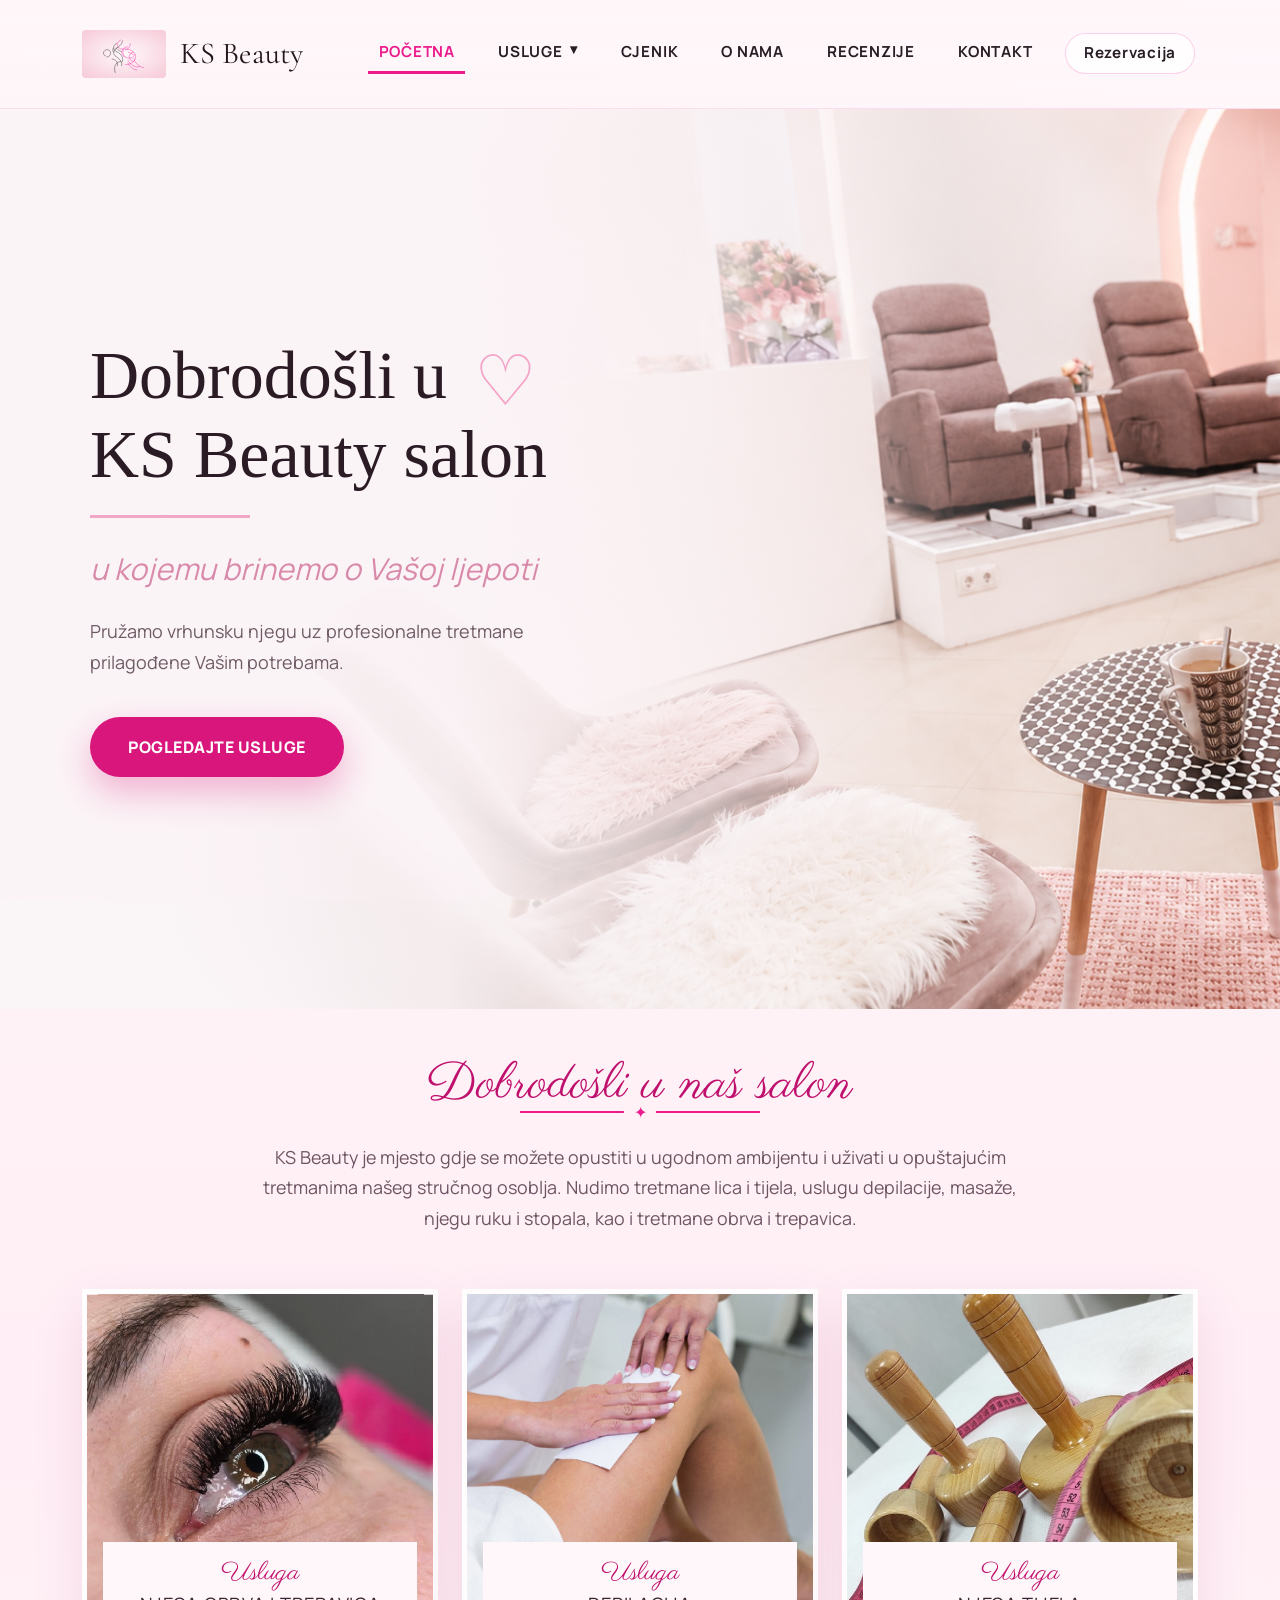
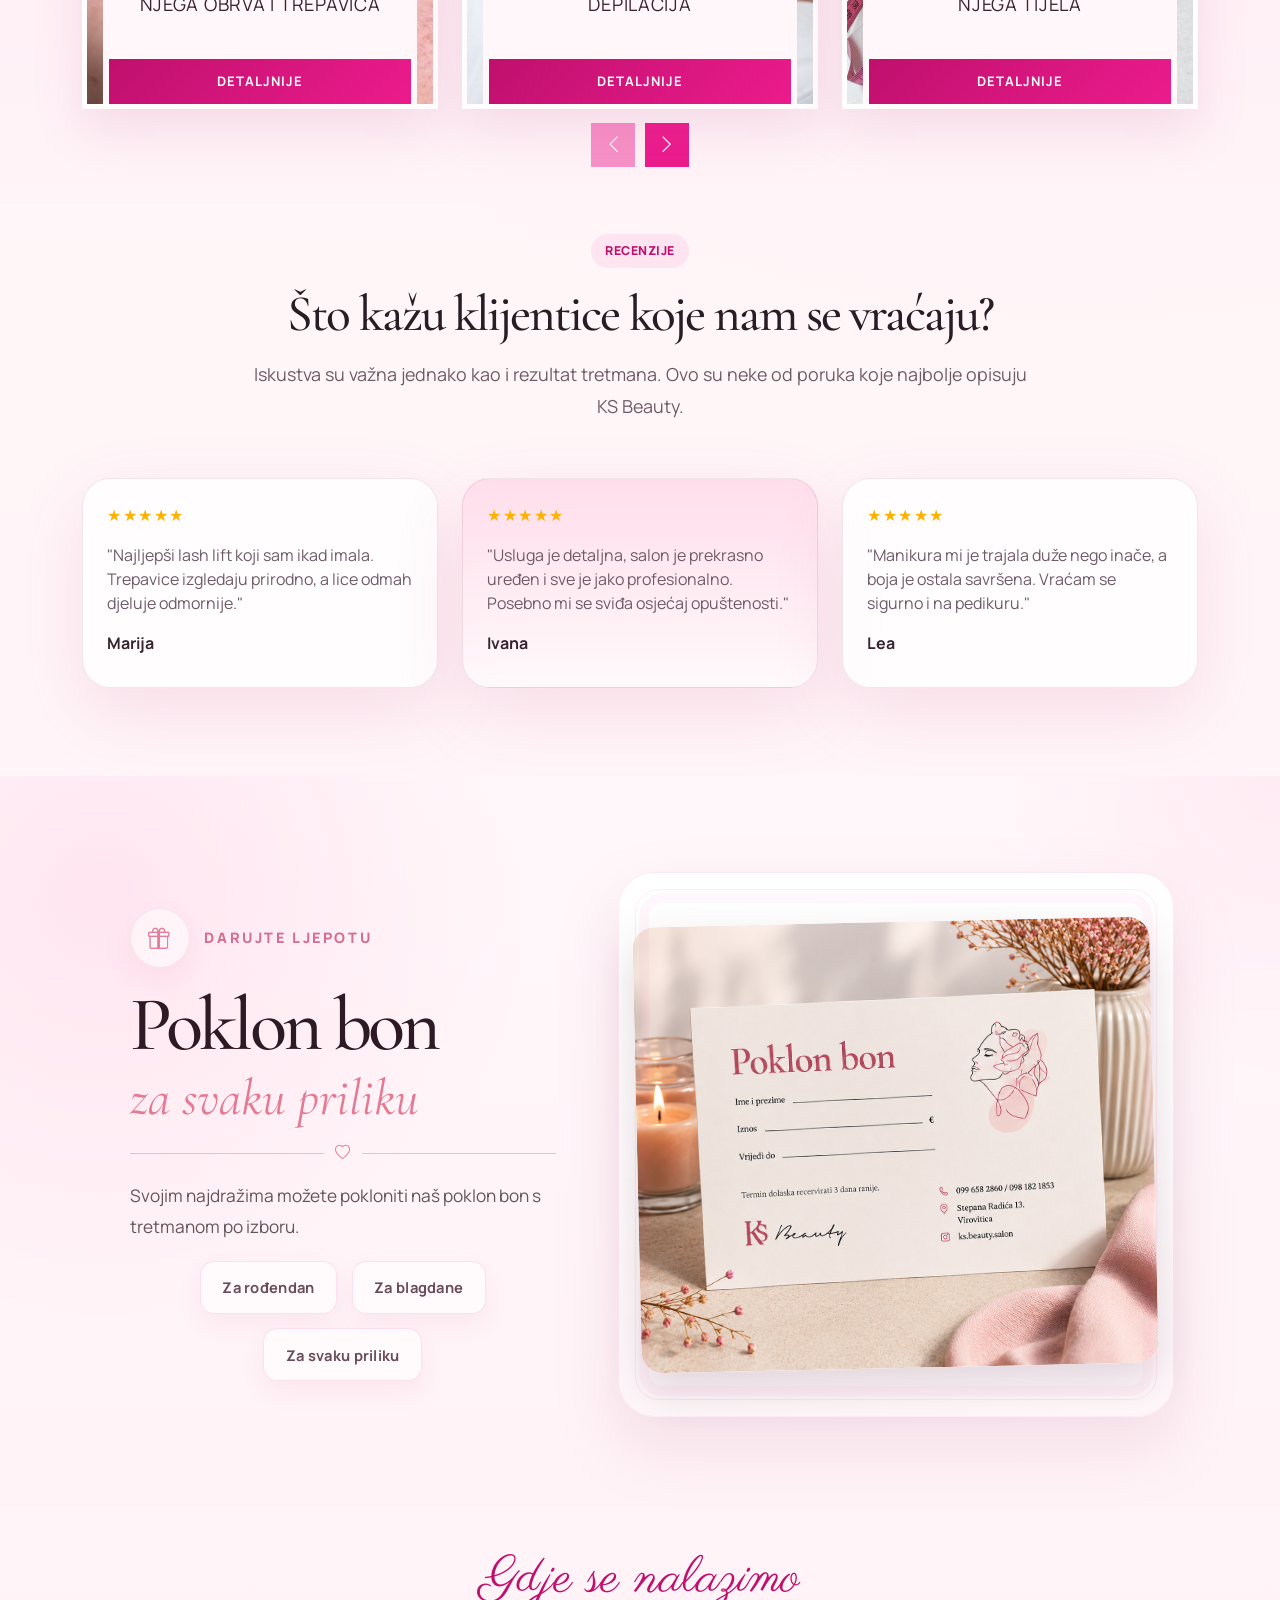
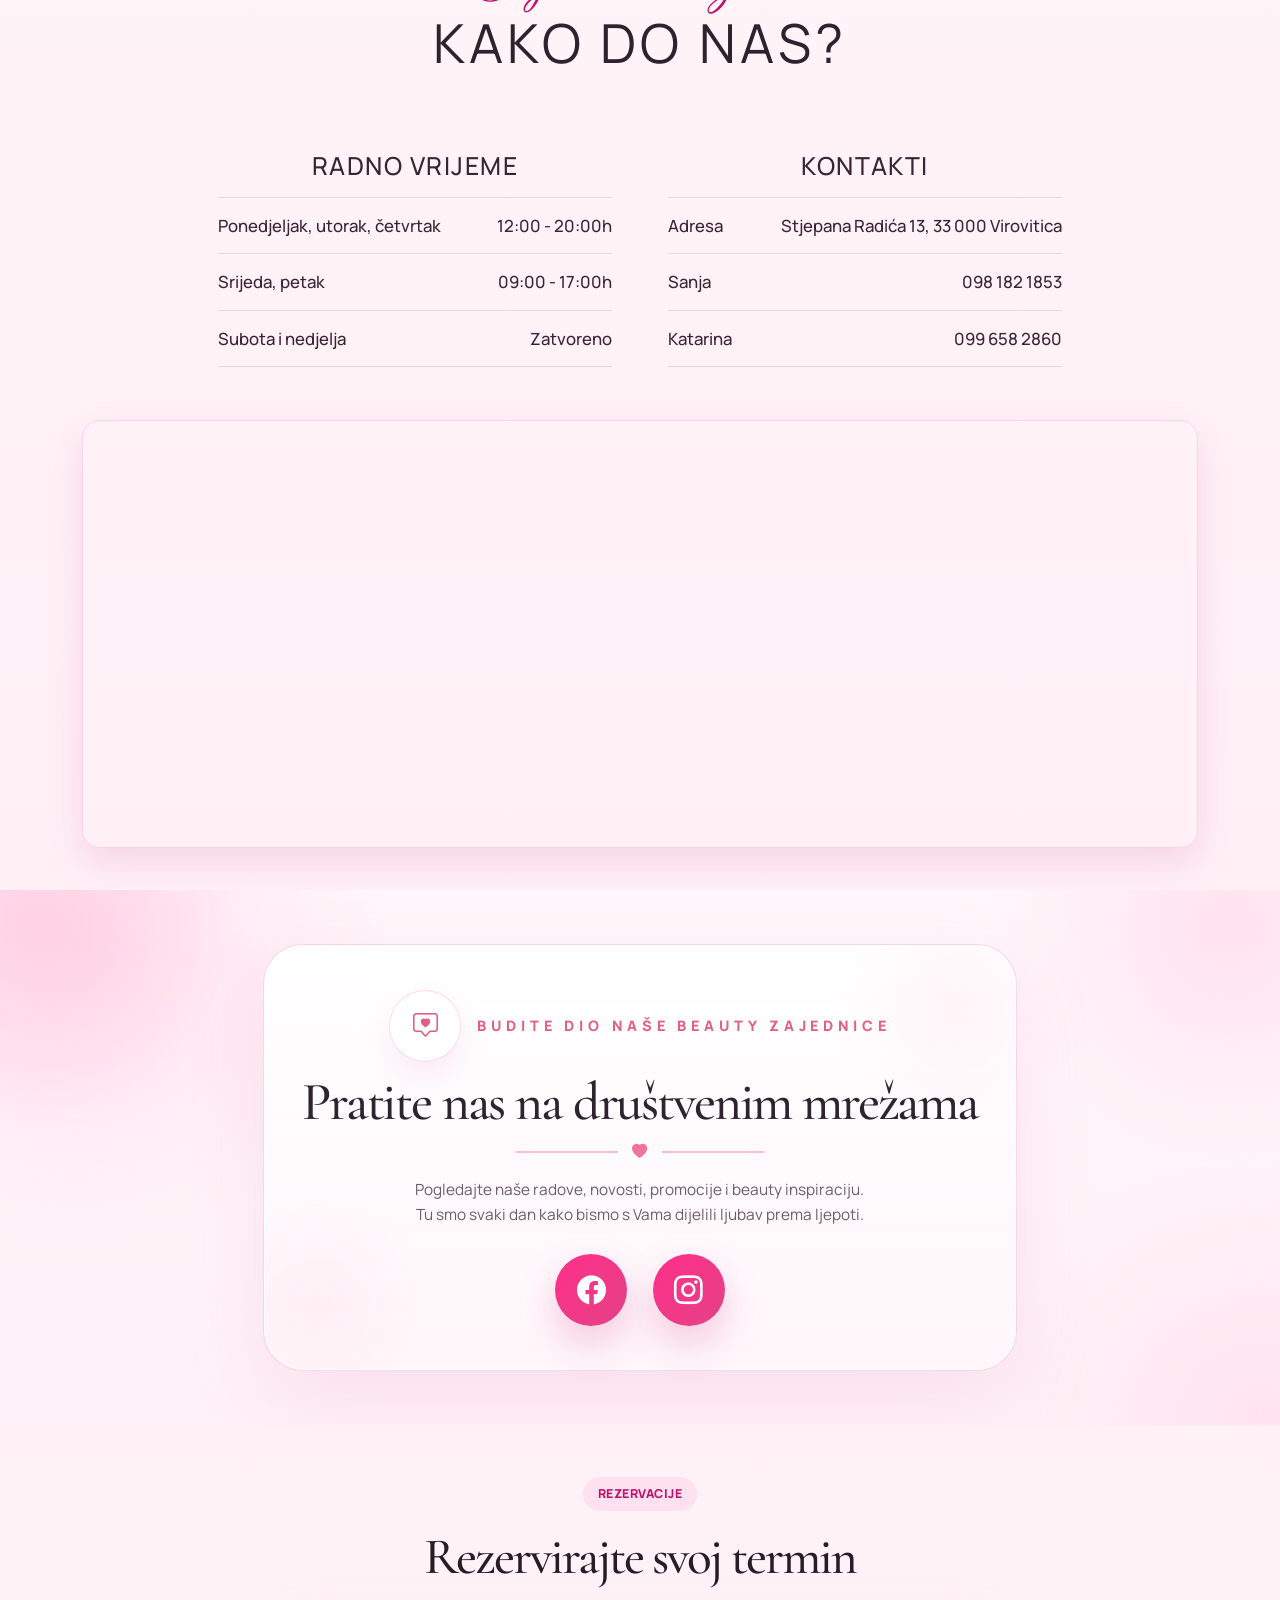
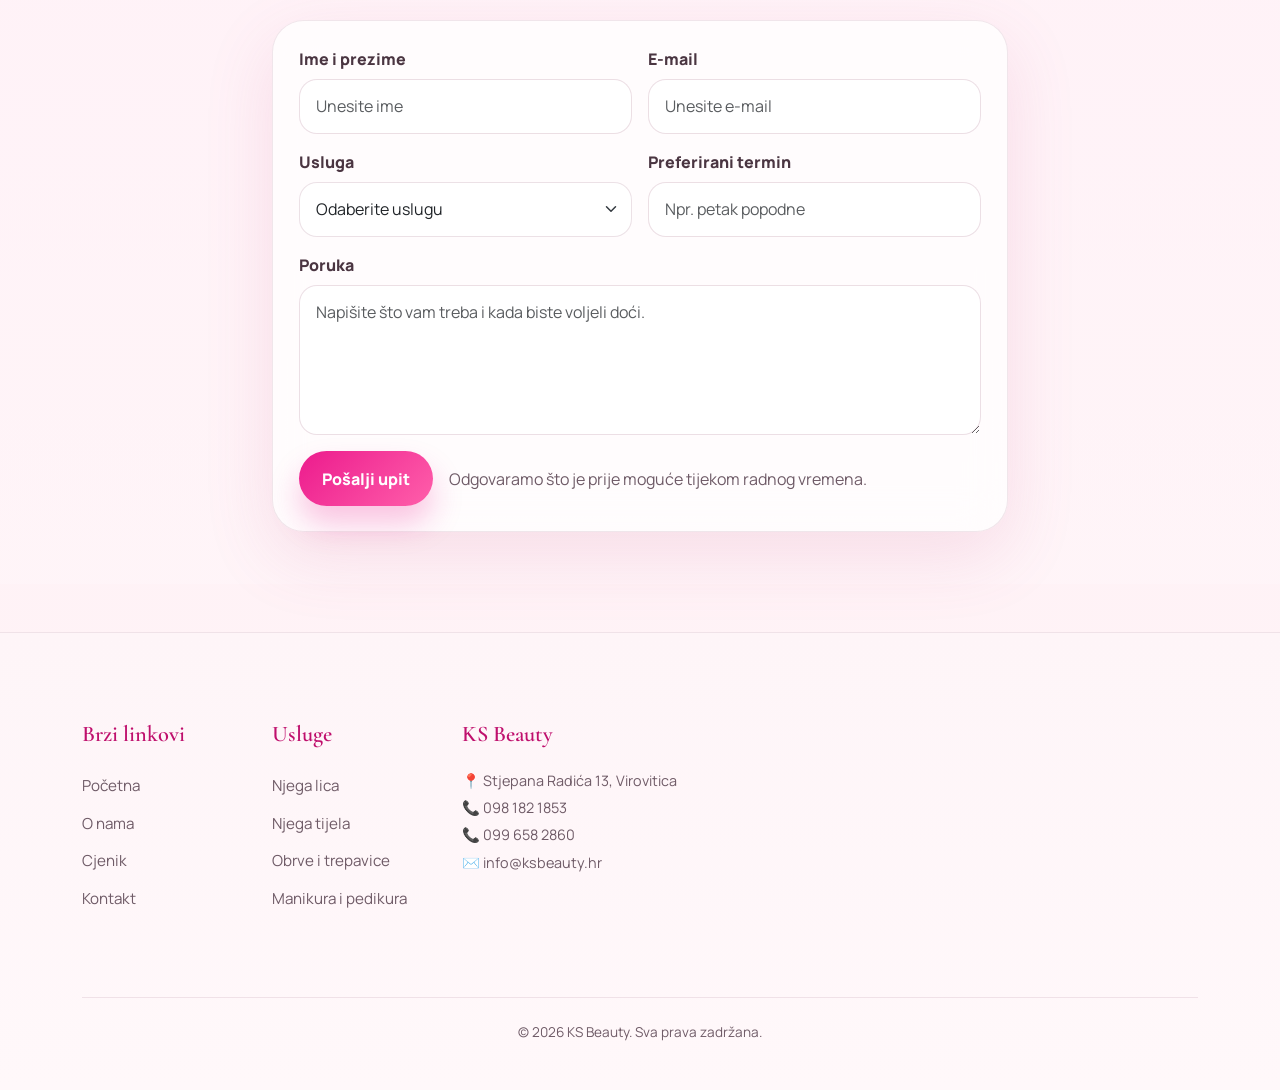
==== index.html @ 100e2e47 "Add files via upload" ====
<!DOCTYPE html>
<html lang="hr">
<head>
  <meta charset="UTF-8" />
  <meta name="viewport" content="width=device-width, initial-scale=1.0" />
  <title>KS Beauty | Kozmetički salon</title>

  <link rel="preconnect" href="https://fonts.googleapis.com">
  <link rel="preconnect" href="https://fonts.gstatic.com" crossorigin>
  <link href="https://fonts.googleapis.com/css2?family=Cormorant+Garamond:wght@500;600;700&family=Manrope:wght@400;500;600;700;800&display=swap" rel="stylesheet">
  <link href="https://fonts.googleapis.com/css2?family=Parisienne&display=swap" rel="stylesheet">
  <link href="https://cdn.jsdelivr.net/npm/bootstrap@5.3.8/dist/css/bootstrap.min.css" rel="stylesheet">
  <script src="https://cdn.jsdelivr.net/npm/bootstrap@5.3.8/dist/js/bootstrap.bundle.min.js"></script>
  <link rel="stylesheet" href="https://cdn.jsdelivr.net/npm/bootstrap-icons@1.13.1/font/bootstrap-icons.min.css">
  <link rel="icon" type="image/svg+xml" href="./ks-beauty-logo.svg">
  <link rel="stylesheet" href="style.css">
</head>
<body>
  <div class="page-shell">
    <header class="site-header">
      <nav class="navbar navbar-expand-lg navbar-dark site-nav">
        <div class="container py-2">
          <a class="navbar-brand brand-lockup" href="#home">
            <img src="./ks-beauty-logo.svg" alt="KS Beauty logo" class="brand-logo">
            <span class="brand-text">KS Beauty</span>
          </a>

          <button class="navbar-toggler" type="button" data-bs-toggle="collapse" data-bs-target="#mainNav" aria-controls="mainNav" aria-expanded="false" aria-label="Toggle navigation">
            <span class="navbar-toggler-icon"></span>
          </button>

          <div class="collapse navbar-collapse" id="mainNav">
            <ul class="navbar-nav ms-auto gap-lg-3 align-items-lg-center">
              <li class="nav-item"><a class="nav-link active" href="#home">Početna</a></li>
              <li class="nav-item dropdown">
                <a class="nav-link dropdown-toggle" href="#tretmani" role="button" data-bs-toggle="dropdown" aria-expanded="false">Usluge</a>
                <ul class="dropdown-menu">
                  <li><a class="dropdown-item" href="njega-lica.html">Njega lica</a></li>
                  <li><a class="dropdown-item" href="njega-tijela.html">Njega tijela</a></li>
                  <li><a class="dropdown-item" href="obrve-trepavice.html">Obrve i trepavice</a></li>
                  <li><a class="dropdown-item" href="manikura-pedikura.html">Manikura</a></li>
                  <li><a class="dropdown-item" href="depilacija.html">Depilacija</a></li>
                </ul>
              </li>
              <li class="nav-item"><a class="nav-link" href="cjenik.html">Cjenik</a></li>
              <li class="nav-item"><a class="nav-link" href="o_nama.html">O nama</a></li>
              <li class="nav-item"><a class="nav-link" href="index.html#recenzije">Recenzije</a></li>
              <li class="nav-item"><a class="nav-link" href="index.html#kontakt">Kontakt</a></li>
              <li class="nav-item"><a class="nav-link nav-cta" href="index.html#rezervacije">Rezervacija</a></li>
            </ul>
          </div>
        </div>
      </nav>
    </header>

    <main>
      <section class="hero">
        <div class="hero-content">
          <h1>Dobrodošli u <span class="heart">♡</span><br>KS Beauty salon</h1>

          <div class="hero-line"></div>

          <p class="hero-subtitle">u kojemu brinemo o Vašoj ljepoti</p>

          <p class="hero-text">
            Pružamo vrhunsku njegu uz profesionalne tretmane<br>
            prilagođene Vašim potrebama.
          </p>

          <a href="#tretmani" class="hero-btn">POGLEDAJTE USLUGE</a>
        </div>
      </section>

      <section id="tretmani" class="services-showcase section-soft">
        <div class="container">
          <div class="services-intro text-center mx-auto">
            <p class="services-script">Dobrodošli u naš salon</p>
            <div class="services-divider"><span></span></div>
            <p class="services-description">KS Beauty je mjesto gdje se možete opustiti u ugodnom ambijentu i uživati u opuštajućim tretmanima našeg stručnog osoblja. Nudimo tretmane lica i tijela, uslugu depilacije, masaže, njegu ruku i stopala, kao i tretmane obrva i trepavica.</p>
          </div>

          <div id="servicesSlider" class="row g-4 services-cards">
            <div class="col-md-6 col-xl-4 service-slide">
              <article class="service-feature-card">
                <div class="service-feature-image" style="background-image: url('./trep1.png');"></div>
                <div class="service-feature-content">
                  <p class="service-feature-script">Usluga</p>
                  <h3>NJEGA OBRVA I TREPAVICA</h3>
                  <a href="obrve-trepavice.html" class="service-feature-btn">Detaljnije</a>
                </div>
              </article>
            </div>
            <div class="col-md-6 col-xl-4 service-slide">
              <article class="service-feature-card">
                <div class="service-feature-image" style="background-image: url('./depilacija.jpg');"></div>
                <div class="service-feature-content">
                  <p class="service-feature-script">Usluga</p>
                  <h3>DEPILACIJA</h3>
                  <a href="depilacija.html" class="service-feature-btn">Detaljnije</a>
                </div>
              </article>
            </div>
            <div class="col-md-6 col-xl-4 service-slide">
              <article class="service-feature-card">
                <div class="service-feature-image" style="background-image: url('./tijelo.jpg');"></div>
                <div class="service-feature-content">
                  <p class="service-feature-script">Usluga</p>
                  <h3>NJEGA TIJELA</h3>
                  <a href="njega-tijela.html" class="service-feature-btn">Detaljnije</a>
                </div>
              </article>
            </div>
            <div class="col-md-6 col-xl-4 service-slide">
              <article class="service-feature-card">
                <div class="service-feature-image" style="background-image: url('./lice.jpg');"></div>
                <div class="service-feature-content">
                  <p class="service-feature-script">Usluga</p>
                  <h3>NJEGA LICA</h3>
                  <a href="njega-lica.html" class="service-feature-btn">Detaljnije</a>
                </div>
              </article>
            </div>
            <div class="col-md-6 col-xl-4 service-slide">
              <article class="service-feature-card">
                <div class="service-feature-image" style="background-image: url('./nokti.jpg');"></div>
                <div class="service-feature-content">
                  <p class="service-feature-script">Usluga</p>
                  <h3>MANIKURA</h3>
                  <a href="manikura-pedikura.html" class="service-feature-btn">Detaljnije</a>
                </div>
              </article>
            </div>
          <div class="services-nav-arrows">
            <button id="servicesPrev" type="button" aria-label="Prikaži prethodne usluge"><i class="bi bi-chevron-left"></i></button>
            <button id="servicesNext" type="button" aria-label="Prikaži sljedeće usluge"><i class="bi bi-chevron-right"></i></button>
          </div>
        </div>
      </section>


      <section id="recenzije" class="content-section">
        <div class="container">
          <div class="section-heading text-center mx-auto">
            <span class="section-label">Recenzije</span>
            <h2>Što kažu klijentice koje nam se vraćaju?</h2>
            <p class="services-description">Iskustva su važna jednako kao i rezultat tretmana. Ovo su neke od poruka koje najbolje opisuju KS Beauty.</p>
          </div>

          <div class="row g-4 mt-1">
            <div class="col-md-4">
              <article class="review-card">
                <div class="review-stars">★★★★★</div>
                <p>"Najljepši lash lift koji sam ikad imala. Trepavice izgledaju prirodno, a lice odmah djeluje odmornije."</p>
                <strong>Marija</strong>
              </article>
            </div>
            <div class="col-md-4">
              <article class="review-card review-card-featured">
                <div class="review-stars">★★★★★</div>
                <p>"Usluga je detaljna, salon je prekrasno uređen i sve je jako profesionalno. Posebno mi se sviđa osjećaj opuštenosti."</p>
                <strong>Ivana</strong>
              </article>
            </div>
            <div class="col-md-4">
              <article class="review-card">
                <div class="review-stars">★★★★★</div>
                <p>"Manikura mi je trajala duže nego inače, a boja je ostala savršena. Vraćam se sigurno i na pedikuru."</p>
                <strong>Lea</strong>
              </article>
            </div>
          </div>
        </div>
      </section>

      <section id="poklon-bon" class="gift-section">
        <div class="container">
          <div class="gift-layout">
            <div class="gift-copy">
              <div class="gift-kicker">
                <span class="gift-kicker-icon"><i class="bi bi-gift"></i></span>
                <span>DARUJTE LJEPOTU</span>
              </div>

              <h2 class="gift-title">Poklon bon</h2>
              <p class="gift-hero-script">za svaku priliku</p>

              <div class="gift-divider"><span></span><i class="bi bi-heart"></i><span></span></div>

              <p class="gift-text">Svojim najdražima možete pokloniti naš poklon bon s tretmanom po izboru.</p>

              <div class="gift-meta">
                <span>Za rođendan</span>
                <span>Za blagdane</span>
                <span>Za svaku priliku</span>
              </div>
            </div>

            <div class="gift-visual" aria-hidden="true">
              <img src="./poklon bon.png" alt="Poklon bon KS Beauty" class="gift-voucher-image">
            </div>
          </div>
        </div>
      </section>

      <section id="kontakt" class="content-section section-soft contact-location-section">
        <div class="container">
          <div class="contact-location-heading text-center">
            <p class="services-script">Gdje se nalazimo</p>
            <h2>KAKO DO NAS?</h2>
          </div>

          <div class="row g-4 justify-content-center contact-location-info text-center">
            <div class="col-md-10 col-lg-5">
              <article class="contact-location-card">
                <h3>RADNO VRIJEME</h3>
                <div class="working-hours-list">
                  <div class="working-hours-row">
                    <span>Ponedjeljak, utorak, četvrtak</span>
                    <strong>12:00 - 20:00h</strong>
                  </div>
                  <div class="working-hours-row">
                    <span>Srijeda, petak</span>
                    <strong>09:00 - 17:00h</strong>
                  </div>
                  <div class="working-hours-row">
                    <span>Subota i nedjelja</span>
                    <strong>Zatvoreno</strong>
                  </div>
                </div>
              </article>
            </div>
            <div class="col-md-10 col-lg-5">
              <article class="contact-location-card">
                <h3>KONTAKTI</h3>
                <div class="contact-info-list">
                  <div class="contact-info-row">
                    <span>Adresa</span>
                    <strong>Stjepana Radića 13, 33 000 Virovitica</strong>
                  </div>
                  <div class="contact-info-row">
                    <span>Sanja </span>
                    <strong>098 182 1853</strong>
                  </div>
                  <div class="contact-info-row">
                    <span>Katarina </span>
                    <strong>099 658 2860</strong>
                  </div>
                </div>
              </article>
            </div>
          </div>

          <div class="contact-location-map-wrap">
            <iframe
              class="contact-location-map"
              src="https://www.google.com/maps?q=Stjepana+Radi%C4%87a+13,+Virovitica&output=embed"
              loading="lazy"
              referrerpolicy="no-referrer-when-downgrade"
              title="Lokacija salona KS Beauty">
            </iframe>
          </div>
        </div>
      </section>

<section class="social-section">
  <div class="social-card">
    <div class="social-badge">
      <span class="social-badge-icon"><i class="bi bi-chat-square-heart"></i></span>
      <span class="social-label">Budite dio naše beauty zajednice</span>
    </div>

    <h2>Pratite nas na društvenim mrežama</h2>

    <div class="social-divider"><span></span><i class="bi bi-heart-fill"></i><span></span></div>

    <p>
      Pogledajte naše radove, novosti, promocije i beauty inspiraciju.<br>
      Tu smo svaki dan kako bismo s Vama dijelili ljubav prema ljepoti.
    </p>

    <div class="social-icons">
      <a href="https://www.facebook.com/profile.php?id=100086576379994&sk=photos&locale=hr_HR" aria-label="Facebook"><i class="bi bi-facebook"></i></a>
      <a href="https://www.instagram.com/ksbeauty_vtc/" aria-label="Instagram"><i class="bi bi-instagram"></i></a>
    </div>
  </div>
</section>

      <section id="rezervacije" class="content-section section-soft reservation-section">
        <div class="container">
          <div class="section-heading text-center mx-auto">
            <span class="section-label">Rezervacije</span>
            <h2>Rezervirajte svoj termin</h2>
          </div>

          <div class="row justify-content-center">
            <div class="col-lg-9 col-xl-8">
              <form action="https://formspree.io/f/xgoqaeod" method="POST" class="booking-form reservation-form">
                <input type="hidden" name="_next" value="thank-you.html">
                <input type="hidden" name="_subject" value="Nova rezervacija sa weba">
                <div class="row g-3">
                  <div class="col-md-6">
                    <label class="form-label">Ime i prezime</label>
                    <input type="text" name="name" class="form-control" placeholder="Unesite ime">
                  </div>
                  <div class="col-md-6">
                    <label class="form-label">E-mail</label>
                    <input type="email" name="_replyto" class="form-control" placeholder="Unesite e-mail">
                  </div>
                  <div class="col-md-6">
                    <label class="form-label">Usluga</label>
                    <select name="service" class="form-select">
                      <option>Odaberite uslugu</option>
                      <option>Njega lica</option>
                      <option>Njega tijela</option>
                      <option>Obrve i trepavice</option>
                      <option>Depilacija</option>
                      <option>Manikura</option>
                    </select>
                  </div>
                  <div class="col-md-6">
                    <label class="form-label">Preferirani termin</label>
                    <input type="text" name="preferred" class="form-control" placeholder="Npr. petak popodne">
                  </div>
                  <div class="col-12">
                    <label class="form-label">Poruka</label>
                    <textarea name="message" class="form-control" rows="5" placeholder="Napišite što vam treba i kada biste voljeli doći."></textarea>
                  </div>
                  <div class="col-12 d-flex flex-wrap gap-3 align-items-center justify-content-center justify-content-md-start">
                    <button type="submit" class="btn btn-pink">Pošalji upit</button>
                    <span class="form-hint">Odgovaramo što je prije moguće tijekom radnog vremena.</span>
                  </div>
                </div>
              </form>
            </div>
          </div>
        </div>
      </section>
    </main>

      <footer class="site-footer mt-5">
        <div class="container">
          <div class="row g-4 py-5 footer-content">
            <div class="col-md-3 col-lg-2">
              <h5 class="footer-title">Brzi linkovi</h5>
              <ul class="footer-list">
                <li><a href="index.html">Početna</a></li>
                <li><a href="o_nama.html">O nama</a></li>
                <li><a href="cjenik.html">Cjenik</a></li>
                <li><a href="index.html#kontakt">Kontakt</a></li>
              </ul>
            </div>
            <div class="col-md-3 col-lg-2">
              <h5 class="footer-title">Usluge</h5>
              <ul class="footer-list">
                <li><a href="njega-lica.html">Njega lica</a></li>
                <li><a href="njega-tijela.html">Njega tijela</a></li>
                <li><a href="obrve-trepavice.html">Obrve i trepavice</a></li>
                <li><a href="manikura-pedikura.html">Manikura i pedikura</a></li>
              </ul>
            </div>
            <div class="col-md-6 col-lg-6">
              <h5 class="footer-title">KS Beauty</h5>
              <p class="footer-contact">
                📍 Stjepana Radića 13, Virovitica<br>
                📞 098 182 1853<br>
                📞 099 658 2860<br>
                ✉️ info@ksbeauty.hr
              </p>
            </div>
          </div>
          <div class="footer-bottom">
            <p>&copy; 2026 KS Beauty. Sva prava zadržana.</p>
          </div>
        </div>
      </footer>
  </div>
  <script>
    document.addEventListener('DOMContentLoaded', function () {
      const slider = document.getElementById('servicesSlider');
      const prevBtn = document.getElementById('servicesPrev');
      const nextBtn = document.getElementById('servicesNext');

      if (!slider || !prevBtn || !nextBtn) {
        return;
      }

      const slides = Array.from(slider.querySelectorAll('.service-slide'));
      let startIndex = 0;

      function getVisibleCount() {
        if (window.innerWidth >= 1200) return 3;
        if (window.innerWidth >= 768) return 2;
        return 1;
      }

      function renderSlides() {
        const visibleCount = getVisibleCount();
        const maxStart = Math.max(0, slides.length - visibleCount);

        if (startIndex > maxStart) {
          startIndex = maxStart;
        }

        slides.forEach(function (slide, index) {
          slide.style.display = index >= startIndex && index < startIndex + visibleCount ? '' : 'none';
        });

        prevBtn.disabled = startIndex === 0;
        nextBtn.disabled = startIndex >= maxStart;
      }

      prevBtn.addEventListener('click', function () {
        startIndex = Math.max(0, startIndex - getVisibleCount());
        renderSlides();
      });

      nextBtn.addEventListener('click', function () {
        const visibleCount = getVisibleCount();
        const maxStart = Math.max(0, slides.length - visibleCount);
        startIndex = Math.min(maxStart, startIndex + visibleCount);
        renderSlides();
      });

      window.addEventListener('resize', renderSlides);
      renderSlides();
    });
  </script>
</body>
</html>
---- style.css ----
:root {
  --bg: #fff6f8;
  --bg-soft: #fff0f4;
  --surface: rgba(255, 255, 255, 0.74);
  --surface-strong: #ffffff;
  --text: #281d25;
  --muted: #6f5b67;
  --pink: #ec1b8d;
  --pink-dark: #bf106d;
  --pink-soft: #ffd5e8;
  --rose: #f7bdd2;
  --line: rgba(135, 70, 103, 0.12);
  --shadow: 0 24px 70px rgba(197, 80, 135, 0.14);
}

* {
  box-sizing: border-box;
}

html {
  scroll-behavior: smooth;
}

body {
  margin: 0;
  font-family: "Manrope", sans-serif;
  color: var(--text);
  background:
    radial-gradient(circle at top left, rgba(255, 193, 214, 0.55), transparent 28%),
    radial-gradient(circle at 85% 12%, rgba(255, 226, 237, 0.85), transparent 24%),
    linear-gradient(180deg, #fff9fb 0%, #fff5f8 45%, #fff2f6 100%);
}

h1,
h2,
h3,
.brand-text {
  font-family: "Cormorant Garamond", serif;
}

a {
  color: inherit;
}

.page-shell {
  overflow: visible;
}

.site-header {
  position: sticky;
  top: 0;
  z-index: 1030;
  backdrop-filter: blur(20px);
  background: linear-gradient(180deg, rgba(255, 247, 250, 0.96), rgba(255, 247, 250, 0.92));
  border-bottom: 1px solid rgba(236, 27, 141, 0.12);
  padding: 0.55rem 0;
}

/* Compact header for About page to match other pages' visual scale */
.page-about .site-header {
  padding: 0.25rem 0;
}

/* Further compact navigation only for About page */
.page-about .site-nav .navbar-nav .nav-link {
  font-size: 0.84rem;
  padding: 0.28rem 0.5rem 0.42rem;
  letter-spacing: 0.03em;
}

.page-about .site-nav .navbar-nav .nav-link::after {
  height: 2px;
}

.page-about .brand-logo {
  width: 64px;
  height: 38px;
}

.page-about .brand-text {
  font-size: 1.5rem;
}

.page-about .nav-cta {
  padding: 0.32rem 0.9rem !important;
  font-size: 0.9rem;
}

.page-about .site-nav .container {
  padding-top: 0.08rem;
  padding-bottom: 0.08rem;
}

.site-nav .navbar-nav .nav-link {
  color: #281d25;
  font-weight: 700;
  font-size: 0.95rem;
  letter-spacing: 0.05em;
  text-transform: uppercase;
  padding: 0.45rem 0.65rem 0.6rem;
  position: relative;
  transition: color 0.28s ease;
  margin: 0 0.2rem;
}

.site-nav .navbar-nav .nav-link::after {
  content: '';
  position: absolute;
  bottom: 0;
  left: 0;
  right: 0;
  height: 3px;
  background: var(--pink);
  transform: scaleX(0);
  transform-origin: left;
  transition: transform 0.4s cubic-bezier(0.34, 1.56, 0.64, 1);
}

.site-nav .navbar-nav .nav-link:hover::after,
.site-nav .navbar-nav .nav-link.active::after {
  transform: scaleX(1);
}

.site-nav .navbar-nav .nav-link:hover,
.site-nav .navbar-nav .nav-link.active {
  color: var(--pink);
}

.site-nav .navbar-nav .dropdown-toggle::after {
  content: "▾";
  position: static !important;
  margin-left: 0.45rem;
  border: 0;
  transform: none !important;
  display: inline-block;
  padding: 0;
  background: none;
  height: auto;
  width: auto;
  font-size: 0.92em;
  line-height: 1;
}

.site-nav .navbar-toggler {
  border-color: rgba(194, 24, 114, 0.35);
}

.site-nav .navbar-toggler-icon {
  background-image: url("data:image/svg+xml,%3csvg xmlns='http://www.w3.org/2000/svg' viewBox='0 0 30 30'%3e%3cpath stroke='rgb(194, 24, 114)' stroke-linecap='round' stroke-miterlimit='10' stroke-width='2.4' d='M4 7h22M4 15h22M4 23h22'/%3e%3c/svg%3e");
}

.site-nav .navbar-toggler:focus {
  box-shadow: 0 0 0 0.2rem rgba(194, 24, 114, 0.18);
}

.navbar-nav .dropdown-menu {
  background: linear-gradient(180deg, rgba(255, 247, 250, 0.98), rgba(255, 245, 248, 0.96));
  border: 1px solid rgba(236, 27, 141, 0.15);
  border-radius: 12px;
  box-shadow: 0 12px 32px rgba(197, 80, 135, 0.12);
  padding: 0.6rem 0;
  animation: dropdownSlide 0.28s cubic-bezier(0.34, 1.56, 0.64, 1);
}

@keyframes dropdownSlide {
  from {
    opacity: 0;
    transform: translateY(-8px);
  }
  to {
    opacity: 1;
    transform: translateY(0);
  }
}

.navbar-nav .dropdown-menu .dropdown-item {
  color: #281d25;
  font-weight: 600;
  padding: 0.75rem 1.5rem;
  font-size: 0.9rem;
  letter-spacing: 0.02em;
  transition: all 0.25s ease;
}

.navbar-nav .dropdown-menu .dropdown-item:hover {
  background: rgba(236, 27, 141, 0.08);
  color: var(--pink);
  padding-left: 1.8rem;
}

.navbar-nav .dropdown-menu .dropdown-item.active {
  background: rgba(236, 27, 141, 0.12);
  color: var(--pink);
}

.brand-lockup {
  display: inline-flex;
  align-items: center;
  gap: 0.85rem;
  text-decoration: none;
}

.brand-logo,
.hero-logo,
.about-logo {
  display: block;
  object-fit: contain;
}

.brand-logo {
  width: 84px;
  height: 48px;
}

.brand-text {
  font-size: 1.9rem;
  letter-spacing: 0.2px;
  color: #22151c;
}

.nav-cta {
  border: 1px solid rgba(236, 27, 141, 0.2);
  border-radius: 999px;
  background: rgba(255, 255, 255, 0.82);
  text-transform: none !important;
  text-transform: capitalize;
  padding: 0.5rem 1.1rem !important;
  transition: all 0.28s ease;
}

.nav-cta::after {
  display: none !important;
}

.nav-cta:hover {
  background: linear-gradient(135deg, var(--pink), #ff5faa);
  color: #fff !important;
  border-color: var(--pink);
  transform: translateY(-2px);
  box-shadow: 0 8px 20px rgba(236, 27, 141, 0.25);
}

.hero-section {
  position: relative;
  padding: 7rem 0 5rem;
  background: 
    radial-gradient(ellipse at 80% -10%, rgba(255, 200, 220, 0.4), transparent 40%),
    radial-gradient(ellipse at 10% 110%, rgba(236, 27, 141, 0.12), transparent 45%),
    radial-gradient(ellipse at 50% 50%, rgba(255, 240, 245, 0.8), transparent 50%),
    linear-gradient(135deg, #fef5f8 0%, #fffbfd 25%, #fff8fa 50%, #fff5f9 75%, #fff2f7 100%);
  background-attachment: fixed;
  overflow: hidden;
}

.hero-section::before {
  content: '';
  position: absolute;
  inset: 0;
  background-image: 
    radial-gradient(circle at 15% 25%, rgba(255, 221, 236, 0.15) 0%, transparent 25%),
    radial-gradient(circle at 85% 70%, rgba(236, 27, 141, 0.08) 0%, transparent 30%),
    radial-gradient(circle at 25% 85%, rgba(255, 189, 214, 0.1) 0%, transparent 28%);
  pointer-events: none;
  opacity: 0.6;
}

.hero-orb {
  position: absolute;
  border-radius: 50%;
  filter: blur(12px);
  pointer-events: none;
}

.hero-orb-one {
  width: 380px;
  height: 380px;
  top: -60px;
  left: -140px;
  background: radial-gradient(circle, rgba(255, 189, 214, 0.45), transparent 65%);
}

.hero-orb-two {
  width: 420px;
  height: 420px;
  right: -150px;
  bottom: -80px;
  background: radial-gradient(circle, rgba(236, 27, 141, 0.25), transparent 68%);
}

.hero-badge,
.section-label,
.about-pill {
  display: inline-flex;
  align-items: center;
  gap: 0.35rem;
  border-radius: 999px;
  padding: 0.5rem 0.9rem;
  background: rgba(236, 27, 141, 0.08);
  color: var(--pink-dark);
  font-weight: 800;
  letter-spacing: 0.04em;
  text-transform: uppercase;
  font-size: 0.77rem;
}

/* Nova Hero Sekcija - Elegantna s Background Slikom */
.hero-section-new {
  position: relative;
  min-height: 600px;
  display: flex;
  align-items: center;
  justify-content: center;
  overflow: hidden;
  background:
    radial-gradient(circle at 6% 8%, rgba(255, 206, 226, 0.44), transparent 22%),
    radial-gradient(circle at 96% 4%, rgba(255, 198, 220, 0.32), transparent 16%),
    linear-gradient(180deg, #fff7fb 0%, #fff1f7 100%);
  padding: 60px 22px;
}

.hero-layout {
  width: 100%;
  max-width: 1440px;
  display: grid;
  grid-template-columns: 1fr 1fr;
  gap: 3rem;
  align-items: center;
  margin: 0 auto;
  animation: fadeInUp 0.8s cubic-bezier(0.34, 1.56, 0.64, 1) forwards;
}

@keyframes fadeInUp {
  from {
    opacity: 0;
    transform: translateY(30px);
  }
  to {
    opacity: 1;
    transform: translateY(0);
  }
}

.hero-copy {
  text-align: left;
}

.hero-welcome-title {
  font-size: clamp(2.8rem, 4.8vw, 4.2rem);
  font-family: "Cormorant Garamond", serif;
  font-weight: 700;
  letter-spacing: -0.03em;
  margin: 0 0 1.2rem;
  line-height: 1.1;
  color: #2d2430;
}

.hero-heart {
  display: inline-block;
  margin: 0 0.6rem;
  font-size: 0.95em;
}

.hero-welcome-subtitle {
  font-size: clamp(1.1rem, 1.8vw, 1.35rem);
  font-weight: 500;
  letter-spacing: 0.02em;
  margin: 0 0 1rem;
  color: #e16087;
  font-style: italic;
}

.hero-description {
  font-size: clamp(0.95rem, 1.3vw, 1.1rem);
  line-height: 1.75;
  color: #6f5b66;
  margin: 0 0 2.2rem;
  max-width: 540px;
}

.hero-visual {
  position: relative;
  display: flex;
  justify-content: center;
  align-items: center;
  animation: slideInRight 0.8s cubic-bezier(0.34, 1.56, 0.64, 1) forwards;
}

@keyframes slideInRight {
  from {
    opacity: 0;
    transform: translateX(40px);
  }
  to {
    opacity: 1;
    transform: translateX(0);
  }
}

.hero-image {
  width: 100%;
  height: auto;
  border-radius: 24px;
  box-shadow: 0 28px 80px rgba(214, 113, 158, 0.16);
  object-fit: cover;
  display: block;
}

@media (max-width: 991.98px) {
  .hero-section-new {
    padding: 50px 18px;
    min-height: auto;
  }

  .hero-layout {
    grid-template-columns: 1fr;
    gap: 2.5rem;
  }

  .hero-copy {
    text-align: center;
    order: 2;
  }

  .hero-visual {
    order: 1;
  }

  .hero-welcome-title {
    font-size: clamp(2.2rem, 7vw, 3.2rem);
  }

  .hero-welcome-subtitle {
    font-size: clamp(0.95rem, 5vw, 1.15rem);
  }

  .hero-description {
    font-size: clamp(0.88rem, 2.5vw, 1rem);
    margin-left: auto;
    margin-right: auto;
  }
}

@media (max-width: 575.98px) {
  .hero-section-new {
    padding: 40px 14px;
  }

  .hero-layout {
    gap: 2rem;
  }

  .hero-welcome-title {
    font-size: clamp(1.8rem, 8vw, 2.6rem);
    margin-bottom: 0.8rem;
  }

  .hero-welcome-subtitle {
    font-size: clamp(0.85rem, 3vw, 1rem);
    margin-bottom: 0.8rem;
  }

  .hero-description {
    font-size: 0.9rem;
    margin-bottom: 1.8rem;
  }
}

.btn-gold {
  display: inline-block;
  padding: 0.95rem 2rem;
  border-radius: 999px;
  background: linear-gradient(135deg, var(--pink-dark) 0%, var(--pink) 100%);
  color: #ffffff;
  font-weight: 800;
  text-decoration: none;
  letter-spacing: 0.08em;
  text-transform: uppercase;
  font-size: 0.85rem;
  transition: all 0.35s cubic-bezier(0.34, 1.56, 0.64, 1);
  box-shadow: 0 10px 30px rgba(236, 27, 141, 0.28);
  border: none;
  cursor: pointer;
}

.btn-gold:hover {
  transform: translateY(-4px);
  box-shadow: 0 15px 45px rgba(236, 27, 141, 0.38);
  background: linear-gradient(135deg, #ff74b3 0%, var(--pink) 100%);
  color: #fff;
}

.hero-title {
  margin: 1rem 0 1rem;
  font-size: clamp(3rem, 6vw, 5.4rem);
  line-height: 0.95;
  letter-spacing: -0.05em;
  background: linear-gradient(135deg, #22151c 0%, var(--pink-dark) 100%);
  -webkit-background-clip: text;
  -webkit-text-fill-color: transparent;
  background-clip: text;
}

.hero-text {
  font-size: 1.08rem;
  line-height: 1.8;
  color: var(--muted);
  max-width: 44rem;
}

.hero-actions {
  display: flex;
  flex-wrap: wrap;
  gap: 0.9rem;
  margin: 2rem 0 2.1rem;
}

.btn-pink,
.btn-ghost {
  border-radius: 999px;
  padding: 0.95rem 1.45rem;
  font-weight: 800;
}

.btn-pink {
  border: 0;
  color: #fff;
  background: linear-gradient(135deg, var(--pink) 0%, #ff5faa 100%);
  box-shadow: 0 18px 30px rgba(236, 27, 141, 0.25);
}

.btn-pink:hover {
  color: #fff;
  filter: brightness(1.03);
}

.btn-ghost {
  border: 1px solid rgba(236, 27, 141, 0.2);
  background: rgba(255, 255, 255, 0.66);
  color: #4a2f3b;
}

.btn-ghost:hover {
  border-color: rgba(236, 27, 141, 0.3);
  color: var(--pink-dark);
}

.hero-metrics {
  display: grid;
  grid-template-columns: repeat(3, minmax(0, 1fr));
  gap: 1rem;
}

.metric-card,
.panel-card,
.service-card,
.review-card,
.info-card,
.contact-card,
.booking-form,
.about-card,
.price-table-wrap,
.info-banner {
  background: var(--surface);
  border: 1px solid var(--line);
  box-shadow: var(--shadow);
  backdrop-filter: blur(22px);
}

.metric-card {
  border-radius: 22px;
  padding: 1.15rem;
}

.metric-card strong {
  display: block;
  font-size: 1.65rem;
  line-height: 1;
  margin-bottom: 0.25rem;
  color: var(--pink-dark);
}

.metric-card span {
  color: var(--muted);
  font-size: 0.95rem;
}

.hero-panel {
  border-radius: 32px;
  padding: 1.4rem;
  background:
    linear-gradient(180deg, rgba(255, 255, 255, 0.82), rgba(255, 245, 249, 0.7)),
    radial-gradient(circle at top right, rgba(255, 199, 223, 0.5), transparent 30%);
  border: 1px solid rgba(236, 27, 141, 0.13);
  box-shadow: 0 28px 80px rgba(194, 83, 131, 0.16);
}

.hero-panel-top {
  display: flex;
  gap: 1rem;
  align-items: center;
  margin-bottom: 1rem;
}

.hero-logo {
  width: 132px;
  height: 132px;
  border-radius: 28px;
  background: rgba(255, 255, 255, 0.88);
  padding: 0.45rem;
}

.panel-kicker {
  margin: 0 0 0.25rem;
  text-transform: uppercase;
  letter-spacing: 0.1em;
  font-size: 0.77rem;
  color: var(--pink-dark);
  font-weight: 800;
}

.hero-panel-top h2 {
  margin: 0;
  font-size: 2.4rem;
}

.panel-grid {
  display: grid;
  grid-template-columns: repeat(2, minmax(0, 1fr));
  gap: 1rem;
}

.panel-card {
  border-radius: 24px;
  padding: 1.2rem;
}

.panel-card i,
.service-icon i,
.contact-item i {
  color: var(--pink);
}

.panel-card h3,
.service-card h3,
.info-card h3,
.contact-card h2,
.about-card h2,
.review-card strong {
  margin-bottom: 0.5rem;
}

.panel-card p,
.service-card p,
.info-card p,
.contact-card p,
.about-card p,
.review-card p {
  color: var(--muted);
}

.panel-card.accent {
  background: linear-gradient(180deg, rgba(255, 221, 236, 0.86), rgba(255, 248, 251, 0.74));
}

.panel-card.wide {
  grid-column: 1 / -1;
}

.panel-list-item {
  display: flex;
  gap: 0.7rem;
  align-items: flex-start;
  padding: 0.55rem 0;
  color: #4f3743;
}

.panel-list-item span {
  width: 0.7rem;
  height: 0.7rem;
  border-radius: 50%;
  margin-top: 0.4rem;
  background: linear-gradient(135deg, var(--pink), #ff7db5);
  box-shadow: 0 0 0 6px rgba(236, 27, 141, 0.08);
}

.content-section {
  padding: 5.5rem 0;
}

.section-soft {
  background: linear-gradient(180deg, rgba(255, 241, 247, 0.7), rgba(255, 248, 251, 0.35));
}

.services-showcase {
  padding: 3.2rem 0 2.2rem;
  background: linear-gradient(180deg, #fff2f7 0%, #ffeef5 52%, #fff4f8 100%);
}

.services-intro {
  max-width: 820px;
  margin-bottom: 2rem;
}

.services-script {
  margin: 0;
  font-family: "Parisienne", cursive;
  font-size: clamp(2rem, 4vw, 3.2rem);
  color: var(--pink-dark);
  line-height: 1;
}

.services-main-title {
  margin: 0.6rem 0 0.9rem;
  font-family: "Manrope", sans-serif;
  font-size: clamp(2.2rem, 5vw, 4rem);
  font-weight: 400;
  letter-spacing: 0.08em;
  color: #3a2431;
}

.services-divider {
  display: flex;
  justify-content: center;
  margin-bottom: 1.8rem;
}

.services-divider span {
  width: min(100%, 240px);
  height: 2px;
  background: var(--pink);
  position: relative;
}

.services-divider span::after {
  content: "✦";
  position: absolute;
  left: 50%;
  top: 50%;
  transform: translate(-50%, -52%);
  color: var(--pink);
  background: #fff1f6;
  padding: 0 0.6rem;
  font-size: 1rem;
}

.services-description {
  margin: 0 auto;
  max-width: 780px;
  font-size: clamp(1rem, 1.4vw, 1.45rem);
  line-height: 1.7;
  color: #6e5563;
}

.services-cards {
  margin-top: 1rem;
}

.service-feature-card {
  position: relative;
  height: 420px;
  border: 5px solid rgba(255, 255, 255, 0.85);
  overflow: hidden;
  box-shadow: 0 20px 48px rgba(174, 73, 128, 0.14);
}

.service-feature-image {
  position: absolute;
  inset: 0;
  background-size: cover;
  background-position: center;
}

.service-feature-content {
  position: absolute;
  left: 50%;
  bottom: 0;
  width: calc(100% - 2rem);
  transform: translateX(-50%);
  background: #fff7fa;
  text-align: center;
  padding: 1.2rem 1rem 0;
}

.service-feature-script {
  margin: 0;
  font-family: "Parisienne", cursive;
  color: var(--pink-dark);
  font-size: clamp(1.6rem, 2vw, 2.1rem);
  line-height: 1;
}

.service-feature-content h3 {
  margin: 0.4rem 0 0.9rem;
  font-family: "Manrope", sans-serif;
  font-size: clamp(1.15rem, 1.4vw, 1.6rem);
  font-weight: 400;
  letter-spacing: 0.04em;
  color: #3a2431;
  min-height: 3.2rem;
}

.service-feature-btn {
  display: block;
  margin: 0 -0.6rem;
  padding: 0.8rem 0.9rem;
  background: linear-gradient(135deg, var(--pink-dark), var(--pink));
  color: #fff;
  text-decoration: none;
  font-weight: 700;
  text-transform: uppercase;
  letter-spacing: 0.08em;
  font-size: 0.82rem;
}

.service-feature-btn:hover {
  color: #fff;
  filter: brightness(1.06);
}

.services-nav-arrows {
  margin-top: 0.85rem;
  display: flex;
  justify-content: center;
  gap: 0.6rem;
}

.services-nav-arrows button {
  width: 44px;
  height: 44px;
  display: grid;
  place-items: center;
  background: var(--pink);
  border: 0;
  color: #fff;
  font-size: 1.2rem;
  transition: background 0.2s ease, opacity 0.2s ease;
}

.services-nav-arrows button:hover {
  background: var(--pink-dark);
}

.services-nav-arrows button:disabled {
  opacity: 0.45;
  cursor: not-allowed;
}

.contact-location-section {
  background: linear-gradient(180deg, #fff4f8 0%, #fff0f6 100%);
  padding: 2.6rem 0;
}

.contact-location-heading {
  margin-bottom: 2rem;
}

.contact-location-heading h2 {
  margin: 0.35rem 0 0;
  font-family: "Manrope", sans-serif;
  font-size: clamp(2.2rem, 4.2vw, 3.7rem);
  font-weight: 400;
  letter-spacing: 0.08em;
  color: #2f2230;
}

.contact-location-info {
  max-width: 1080px;
  margin: 0 auto 2.1rem;
}

.contact-location-card {
  height: 100%;
  padding: 1.2rem 1rem;
  text-align: center;
}

.contact-location-card h3 {
  margin-bottom: 1rem;
  font-family: "Manrope", sans-serif;
  font-size: 1.55rem;
  letter-spacing: 0.06em;
  color: #3a2431;
}

.contact-location-card p {
  margin: 0.4rem 0;
  color: #5f4b57;
  font-size: 1.05rem;
}

.working-hours-list {
  margin-top: 0.35rem;
  border-top: 1px solid rgba(95, 75, 87, 0.16);
}

.working-hours-row {
  display: flex;
  justify-content: space-between;
  align-items: center;
  gap: 1rem;
  padding: 0.95rem 0;
  border-bottom: 1px solid rgba(95, 75, 87, 0.16);
  text-align: left;
}

.working-hours-row span,
.working-hours-row strong {
  font-size: 1.05rem;
  color: #3a2431;
  font-weight: 500;
}

.working-hours-row strong {
  white-space: nowrap;
}

.contact-info-list {
  margin-top: 0.35rem;
  border-top: 1px solid rgba(95, 75, 87, 0.16);
}

.contact-info-row {
  display: flex;
  justify-content: space-between;
  align-items: center;
  gap: 1rem;
  padding: 0.95rem 0;
  border-bottom: 1px solid rgba(95, 75, 87, 0.16);
  text-align: left;
}

.contact-info-row span,
.contact-info-row strong {
  font-size: 1.05rem;
  color: #3a2431;
  font-weight: 500;
}

.contact-info-row strong {
  white-space: normal;
  text-align: right;
}

.contact-info-row a {
  color: var(--pink-dark);
  text-decoration: none;
}

.contact-info-row a:hover {
  color: var(--pink);
}

.contact-location-card a {
  color: var(--pink-dark);
  text-decoration: none;
}

.contact-location-card a:hover {
  color: var(--pink);
}

.contact-location-map-wrap {
  border-radius: 18px;
  overflow: hidden;
  border: 1px solid rgba(236, 27, 141, 0.14);
  box-shadow: 0 14px 36px rgba(191, 71, 126, 0.16);
}

.contact-location-map {
  width: 100%;
  min-height: 420px;
  border: 0;
}

.social-section {
  position: relative;
  min-height: 210px;
  padding: 2rem 0;
  display: flex;
  align-items: center;
  justify-content: center;
  background-image: url('./Snimka zaslona 2026-04-03 191245.png');
  background-size: cover;
  background-position: center;
  overflow: hidden;
}

.social-overlay {
  position: absolute;
  inset: 0;
  background: linear-gradient(180deg, rgba(47, 26, 39, 0.42), rgba(47, 26, 39, 0.38));
}

.social-content {
  position: relative;
  z-index: 1;
  color: #fff;
  max-width: 900px;
}

.social-content h2 {
  margin: 0 0 0.4rem;
  font-family: "Manrope", sans-serif;
  font-size: clamp(1.5rem, 2.5vw, 2.1rem);
  font-weight: 700;
  letter-spacing: 0.015em;
}

.social-content p {
  margin: 0 auto;
  max-width: 620px;
  font-size: clamp(0.88rem, 1.1vw, 1.05rem);
  color: rgba(255, 255, 255, 0.9);
}

.social-links {
  margin-top: 0.9rem;
  display: flex;
  justify-content: center;
  gap: 0.55rem;
}

.social-links a {
  width: 44px;
  height: 44px;
  border-radius: 50%;
  display: grid;
  place-items: center;
  text-decoration: none;
  color: #fff;
  background: rgba(42, 28, 39, 0.76);
  border: 1px solid rgba(255, 255, 255, 0.2);
  font-size: 1.15rem;
  transition: transform 0.22s ease, background 0.22s ease;
}

.social-links a:hover {
  transform: translateY(-3px);
  background: rgba(236, 27, 141, 0.88);
}

.reservation-section {
  padding-top: 3.2rem;
  padding-bottom: 3.2rem;
}

.reservation-form {
  background: var(--surface);
  border: 1px solid var(--line);
  box-shadow: var(--shadow);
}

.section-heading {
  max-width: 52rem;
  margin-bottom: 2rem;
}

.section-heading h2,
.about-card h2,
.contact-card h2 {
  font-size: clamp(2.2rem, 4vw, 3.4rem);
  letter-spacing: -0.04em;
  margin: 1rem 0 0.75rem;
}

.section-heading p {
  color: var(--muted);
  margin-bottom: 0;
  line-height: 1.8;
}

#recenzije.content-section {
  padding-top: 2rem;
}

.service-card {
  height: 100%;
  border-radius: 28px;
  padding: 1.5rem;
  transition: transform 0.28s ease, box-shadow 0.28s ease;
}

.service-card:hover,
.review-card:hover,
.info-card:hover {
  transform: translateY(-6px);
  box-shadow: 0 30px 68px rgba(191, 71, 126, 0.18);
}

.service-card-highlight {
  background: linear-gradient(180deg, rgba(255, 214, 232, 0.9), rgba(255, 250, 252, 0.82));
}

.service-icon {
  width: 54px;
  height: 54px;
  border-radius: 18px;
  display: grid;
  place-items: center;
  margin-bottom: 1rem;
  background: rgba(236, 27, 141, 0.08);
  font-size: 1.3rem;
}

.service-card ul {
  list-style: none;
  padding: 0;
  margin: 1rem 0 0;
}

.service-card li {
  padding: 0.36rem 0;
  border-top: 1px solid rgba(97, 60, 76, 0.08);
  color: #4a3841;
}

.price-table-wrap {
  border-radius: 30px;
  padding: 0.5rem;
}

.price-table {
  margin: 0;
}

.price-table thead th {
  border: 0;
  padding: 1rem 1rem 1.1rem;
  color: var(--pink-dark);
  text-transform: uppercase;
  letter-spacing: 0.08em;
  font-size: 0.79rem;
}

.price-table tbody td {
  border-color: rgba(135, 70, 103, 0.12);
  padding: 1rem;
}

.about-card {
  border-radius: 34px;
  padding: 1.5rem;
}

.about-logo {
  width: min(100%, 300px);
  margin-bottom: 1rem;
}

.about-page-hero {
  padding: 4.5rem 0 5rem;
  background: linear-gradient(180deg, #fff8fb 0%, #fff3f7 100%);
}

.about-page-grid {
  min-height: 70vh;
}

.about-page-image-wrap {
  border-radius: 34px;
  overflow: hidden;
  box-shadow: 0 22px 60px rgba(191, 71, 126, 0.16);
  border: 6px solid rgba(255, 255, 255, 0.92);
}

.about-page-image {
  display: block;
  width: 100%;
  height: min(760px, 78vw);
  object-fit: cover;
}

.about-page-content {
  max-width: 620px;
  margin-left: auto;
}

.about-page-script {
  margin: 0 0 0.6rem;
  font-family: "Parisienne", cursive;
  font-size: clamp(2rem, 3.8vw, 3rem);
  color: var(--pink-dark);
  line-height: 1;
}

.about-page-content h1 {
  margin: 0 0 1.25rem;
  font-family: "Cormorant Garamond", serif;
  font-size: clamp(3rem, 6vw, 5rem);
  font-weight: 600;
  letter-spacing: 0.14em;
  line-height: 0.95;
  text-transform: uppercase;
  color: #2f2230;
  position: relative;
  display: inline-block;
}

.about-page-content h1::after {
  content: "";
  display: block;
  width: 72%;
  height: 3px;
  margin-top: 0.55rem;
  background: linear-gradient(90deg, transparent, var(--pink), transparent);
  border-radius: 999px;
}

.about-page-content p {
  color: var(--muted);
  font-size: 1.05rem;
  line-height: 1.95;
  margin-bottom: 1rem;
}

.about-page-highlight {
  margin-top: 1.25rem;
  padding: 1.15rem 1.25rem;
  border-left: 4px solid var(--pink);
  border-radius: 18px;
  background: rgba(255, 219, 233, 0.45);
}

.about-page-highlight strong {
  color: #3a2431;
  font-weight: 700;
}

.about-gallery-section {
  padding: 0.8rem 0 3.6rem;
  background: #ffffff;
}

.about-gallery-heading {
  max-width: 720px;
  margin: 0 0 2.4rem;
  text-align: left;
}

.about-gallery-heading h2 {
  margin: 0 0 0.65rem;
  font-family: "Manrope", sans-serif;
  font-size: clamp(2rem, 4vw, 3.2rem);
  font-weight: 800;
  letter-spacing: 0.04em;
  color: #2f2230;
}

.about-gallery-heading .services-script {
  margin: 0 0 0.65rem;
  font-family: "Parisienne", cursive;
  font-size: clamp(2.2rem, 4.8vw, 4rem);
  font-weight: 400;
  letter-spacing: 0;
  color: #c61a79;
  line-height: 1.05;
}

.about-gallery-heading p {
  margin: 0;
  color: var(--muted);
  font-size: 1.02rem;
  line-height: 1.8;
}

.about-gallery-grid {
  display: grid;
  grid-template-columns: repeat(2, minmax(0, 1fr));
  gap: 1.15rem;
  align-items: start;
}

.about-gallery-item {
  border-radius: 12px;
  overflow: hidden;
  box-shadow: 0 14px 34px rgba(191, 71, 126, 0.08);
  border: 1px solid rgba(236, 27, 141, 0.12);
  background: #fffafb;
}

.about-gallery-item-wide {
  min-height: 0;
}

.about-gallery-item-tall {
  min-height: 0;
}

.about-gallery-image {
  display: block;
  width: 100%;
  height: auto;
  max-height: 380px;
  object-fit: contain;
}

.about-gallery-item-tall .about-gallery-image {
  height: auto;
}

.about-gallery-footer {
  margin-top: 2.1rem;
}

.about-gallery-btn {
  min-width: 210px;
}

.info-card {
  height: 100%;
  border-radius: 26px;
  padding: 1.4rem;
}

.info-banner {
  border-radius: 28px;
  padding: 1.35rem;
  display: grid;
  grid-template-columns: repeat(3, minmax(0, 1fr));
  gap: 1rem;
}

.info-banner span,
.contact-note,
.form-hint {
  color: var(--muted);
}

.info-banner strong {
  display: block;
  margin-top: 0.35rem;
  font-size: 1rem;
  color: var(--text);
}

.review-card {
  height: 100%;
  border-radius: 28px;
  padding: 1.5rem;
}

.review-card-featured {
  background: linear-gradient(180deg, rgba(255, 219, 233, 0.92), rgba(255, 250, 252, 0.82));
}

.review-stars {
  color: #ffb100;
  letter-spacing: 0.1rem;
  margin-bottom: 1rem;
}

.review-card strong {
  display: block;
  color: #36242f;
}

.gift-section {
  position: relative;
  padding: 4.5rem 0;
  background:
    radial-gradient(circle at 8% 16%, rgba(255, 210, 229, 0.48), transparent 32%),
    radial-gradient(circle at 100% 0%, rgba(255, 211, 228, 0.34), transparent 20%),
    linear-gradient(180deg, #fff8fb 0%, #fff3f7 100%);
  overflow: hidden;
}

.gift-overlay {
  display: none;
}

.gift-layout {
  position: relative;
  z-index: 1;
  display: grid;
  grid-template-columns: minmax(0, 0.92fr) minmax(0, 1.08fr);
  gap: clamp(1.25rem, 3vw, 3rem);
  align-items: center;
  padding: clamp(1rem, 2vw, 1.5rem);
}

.gift-copy {
  padding: clamp(1.2rem, 2.8vw, 2.5rem) clamp(0.8rem, 2.2vw, 1.5rem);
  display: flex;
  flex-direction: column;
  gap: 0.85rem;
  max-width: 650px;
}

.gift-visual {
  position: relative;
  min-height: 100%;
  border-radius: 36px;
  padding: 1.15rem;
  background:
    linear-gradient(180deg, rgba(255, 255, 255, 0.93), rgba(255, 247, 250, 0.96));
  border: 1px solid rgba(236, 27, 141, 0.08);
  box-shadow: 0 28px 64px rgba(186, 123, 151, 0.18);
  display: grid;
  place-items: center;
}

.gift-visual::before,
.gift-visual::after {
  content: "";
  position: absolute;
  inset: 1rem;
  border-radius: 24px;
  pointer-events: none;
}

.gift-visual::before {
  border: 1px solid rgba(236, 27, 141, 0.08);
}

.gift-visual::after {
  inset: 1.25rem;
  border: 10px solid rgba(236, 27, 141, 0.03);
}

.gift-voucher-image {
  width: 100%;
  height: auto;
  display: block;
  max-width: 100%;
  border-radius: 22px;
  box-shadow: 0 18px 40px rgba(70, 40, 56, 0.16);
  transform: rotate(-1.25deg);
}

.gift-kicker {
  display: inline-flex;
  align-items: center;
  gap: 0.9rem;
  margin-bottom: 0.45rem;
  font-size: 0.9rem;
  font-weight: 800;
  letter-spacing: 0.18em;
  color: #d26f8f;
  text-transform: uppercase;
}

.gift-kicker-icon {
  width: 3.75rem;
  height: 3.75rem;
  border-radius: 50%;
  display: inline-grid;
  place-items: center;
  border: 1px solid rgba(210, 111, 143, 0.14);
  background: rgba(255, 255, 255, 0.52);
  color: #e07e9b;
  font-size: 1.35rem;
  box-shadow: 0 12px 26px rgba(221, 143, 168, 0.13);
}

.gift-script {
  margin: 0;
  font-family: "Cormorant Garamond", serif;
  font-size: clamp(1.45rem, 2.2vw, 2rem);
  font-style: italic;
  font-weight: 500;
  line-height: 1;
  text-shadow: 0 2px 10px rgba(0, 0, 0, 0.24);
}

.gift-title {
  margin: 0;
  font-family: "Cormorant Garamond", serif;
  font-size: clamp(3rem, 6vw, 5.4rem);
  line-height: 0.95;
  font-weight: 500;
  letter-spacing: -0.05em;
  color: #2d1a25;
}

.gift-hero-script {
  margin: -0.1rem 0 0;
  font-family: "Cormorant Garamond", serif;
  font-size: clamp(2rem, 4vw, 3.2rem);
  font-style: italic;
  color: #e47a94;
  line-height: 0.95;
}

.gift-divider {
  display: flex;
  align-items: center;
  gap: 0.7rem;
  margin: 0.35rem 0 0.2rem;
  color: #e47a94;
}

.gift-divider span {
  flex: 1;
  height: 1px;
  background: rgba(228, 122, 148, 0.45);
}

.gift-divider i {
  font-size: 0.95rem;
}

.gift-text {
  margin: 0 auto;
  max-width: 520px;
  font-size: clamp(1rem, 1.35vw, 1.2rem);
  line-height: 1.75;
  color: #64545d;
}

.gift-meta {
  display: flex;
  flex-wrap: wrap;
  justify-content: center;
  gap: 0.9rem;
  margin-top: 0.35rem;
}

.gift-meta span {
  display: inline-flex;
  align-items: center;
  padding: 0.9rem 1.35rem;
  border-radius: 14px;
  border: 1px solid rgba(236, 27, 141, 0.12);
  background: rgba(255, 255, 255, 0.62);
  color: #6a4c59;
  font-size: 0.92rem;
  font-weight: 700;
  letter-spacing: 0.02em;
  box-shadow: 0 10px 24px rgba(191, 71, 126, 0.08);
}

.gift-btn {
  margin-top: 0.75rem;
  align-self: center;
}

.gift-btn:hover {
  color: #fff;
}

@media (max-width: 991.98px) {
  .gift-layout {
    grid-template-columns: 1fr;
  }

  .gift-visual {
    order: -1;
  }

  .gift-copy {
    max-width: none;
  }
}

@media (max-width: 575.98px) {
  .gift-section {
    padding: 2rem 0;
  }

  .gift-layout {
    padding: 0.35rem;
    gap: 1rem;
  }

  .gift-copy,
  .gift-visual {
    border-radius: 22px;
  }

  .gift-voucher-image {
    transform: none;
  }

  .gift-kicker {
    gap: 0.65rem;
  }

  .gift-kicker-icon {
    width: 3rem;
    height: 3rem;
    font-size: 1rem;
  }

  .gift-meta span {
    width: 100%;
    justify-content: center;
  }
}

.contact-card,
.booking-form {
  border-radius: 32px;
  padding: 1.6rem;
}

.contact-item {
  display: flex;
  align-items: center;
  gap: 0.85rem;
  padding: 0.9rem 0;
  border-top: 1px solid rgba(135, 70, 103, 0.12);
  color: #47313d;
}

.contact-note {
  margin-top: 1rem;
  padding: 1rem 1.1rem;
  border-radius: 20px;
  background: rgba(255, 219, 233, 0.5);
}

.booking-form .form-label {
  font-weight: 800;
  color: #4a3541;
}

.booking-form .form-control,
.booking-form .form-select {
  border-radius: 18px;
  border-color: rgba(135, 70, 103, 0.16);
  padding: 0.9rem 1rem;
  background-color: rgba(255, 255, 255, 0.85);
}

.booking-form .form-control:focus,
.booking-form .form-select:focus {
  border-color: rgba(236, 27, 141, 0.48);
  box-shadow: 0 0 0 0.18rem rgba(236, 27, 141, 0.12);
}

.site-footer {
  padding: 1.2rem 0 1.8rem;
  border-top: 1px solid rgba(135, 70, 103, 0.12);
}

.site-footer strong {
  display: block;
  font-family: "Cormorant Garamond", serif;
  font-size: 1.8rem;
}

.footer-links {
  display: flex;
  flex-wrap: wrap;
  gap: 1rem;
}

.footer-links a {
  text-decoration: none;
  color: var(--muted);
  font-weight: 700;
}

.footer-links a:hover {
  color: var(--pink-dark);
}

@media (max-width: 991.98px) {
  .hero-section {
    padding-top: 4.2rem;
  }

  .hero-metrics,
  .info-banner,
  .panel-grid {
    grid-template-columns: 1fr;
  }

  .hero-panel {
    padding: 1.15rem;
  }
}

@media (max-width: 767.98px) {
  .brand-text {
    font-size: 1.6rem;
  }

  .hero-title {
    font-size: clamp(2.6rem, 14vw, 4rem);
  }

  .hero-panel-top {
    flex-direction: column;
    align-items: flex-start;
  }

  .hero-logo {
    width: 96px;
    height: 96px;
  }

  .content-section {
    padding: 4.2rem 0;
  }

  .services-showcase {
    padding: 3rem 0 2.8rem;
  }

  .service-feature-card {
    height: 380px;
  }

  .service-feature-content {
    width: calc(100% - 2rem);
    padding-top: 1.1rem;
  }

  .service-feature-content h3 {
    min-height: auto;
  }

  .contact-location-map {
    min-height: 340px;
  }

  .social-section {
    min-height: 190px;
    padding: 1.5rem 0;
  }

  .social-links a {
    width: 42px;
    height: 42px;
    font-size: 1.1rem;
  }

  .reservation-section {
    padding-top: 2.5rem;
    padding-bottom: 2.5rem;
  }

  .gift-section {
    min-height: 200px;
    padding: 0.85rem 0;
  }

  .about-page-hero {
    padding: 3.5rem 0 4rem;
  }

  .about-page-grid {
    min-height: auto;
  }

  .about-page-image {
    height: 78vw;
    max-height: 520px;
  }

  .about-page-content {
    max-width: none;
    margin-left: 0;
  }

  .about-gallery-grid {
    grid-template-columns: 1fr;
    gap: 1.2rem;
  }

  .about-gallery-item-wide,
  .about-gallery-item-tall {
    min-height: 0;
  }

  .about-gallery-image {
    max-height: 280px;
  }

  .gift-title {
    letter-spacing: 0.03em;
  }

  .gift-btn {
    margin-top: 0.55rem;
  }
}

/* Price Page Styles */
.price-page-hero {
  padding: 4rem 0;
  background: linear-gradient(135deg, rgba(236, 27, 141, 0.08) 0%, rgba(255, 248, 251, 0.6) 35%, rgba(255, 255, 255, 0.9) 100%);
  border-bottom: 2px solid rgba(236, 27, 141, 0.15);
}

.price-page-title {
  font-family: "Cormorant Garamond", serif;
  font-size: clamp(2.2rem, 4vw, 3.4rem);
  letter-spacing: -0.04em;
  color: var(--pink-dark);
  margin-bottom: 0.5rem;
}

.price-page-subtitle {
  font-size: 1.1rem;
  color: var(--muted);
  letter-spacing: 0.02em;
}

.price-page-content {
  padding: 4rem 0;
  min-height: 80vh;
}

.price-category {
  margin-bottom: 2rem;
}

.price-category-title {
  font-family: "Cormorant Garamond", serif;
  font-size: 1.6rem;
  color: var(--pink);
  text-transform: uppercase;
  letter-spacing: 0.08em;
  padding-bottom: 0.8rem;
  border-bottom: 2.5px solid var(--pink);
  margin-bottom: 1.2rem;
  font-weight: 700;
}

.price-list {
  display: flex;
  flex-direction: column;
  gap: 0.6rem;
}

.price-item {
  display: flex;
  justify-content: space-between;
  align-items: center;
  padding: 0.8rem 0;
  border-bottom: 1px solid rgba(135, 70, 103, 0.08);
  transition: all 0.25s ease;
}

.price-item:hover {
  background: rgba(236, 27, 141, 0.04);
  padding-left: 0.5rem;
}

.price-service {
  color: var(--text);
  font-weight: 500;
  font-size: 0.95rem;
  letter-spacing: 0.01em;
}

.price-value {
  color: var(--pink-dark);
  font-weight: 700;
  font-size: 0.95rem;
  letter-spacing: 0.05em;
}

.price-info {
  background: linear-gradient(135deg, rgba(255, 221, 236, 0.4), rgba(255, 240, 245, 0.4));
  border: 1px solid rgba(236, 27, 141, 0.15);
  border-radius: 20px;
  padding: 2rem;
  text-align: center;
  color: var(--muted);
  font-size: 0.95rem;
  line-height: 1.8;
}

/* Service Detail Page Styles */
.service-detail-section {
  padding: 4rem 0 5rem;
  background: linear-gradient(180deg, #fff8fb 0%, #fff3f7 100%);
}

.service-detail-image-wrap {
  border-radius: 34px;
  overflow: hidden;
  box-shadow: 0 22px 60px rgba(191, 71, 126, 0.16);
  position: relative;
  background: linear-gradient(135deg, rgba(236, 27, 141, 0.08), rgba(225, 96, 135, 0.05));
  transition: all 0.4s cubic-bezier(0.25, 0.46, 0.45, 0.94);
}

.service-detail-image-wrap:hover {
  box-shadow: 0 28px 80px rgba(191, 71, 126, 0.24), 0 0 40px rgba(236, 27, 141, 0.12);
  transform: translateY(-4px);
}

.service-detail-image {
  display: block;
  width: 100%;
  height: min(760px, 78vw);
  object-fit: cover;
  transition: transform 0.4s cubic-bezier(0.25, 0.46, 0.45, 0.94);
}

.service-detail-image-wrap:hover .service-detail-image {
  transform: scale(1.02);
}

.service-detail-content {
  max-width: 620px;
  margin-left: auto;
}

.service-detail-content h2 {
  font-family: "Cormorant Garamond", serif;
  font-size: clamp(1.6rem, 3.2vw, 2.6rem);
  font-weight: 600;
  letter-spacing: 0.02em;
  line-height: 1.05;
  text-transform: none;
  color: #2f2230;
  position: relative;
  display: block;
  margin-bottom: 0.9rem;
  max-width: 100%;
  word-wrap: break-word;
  overflow-wrap: anywhere;
}

.service-detail-content h2::after {
  font-family: "Cormorant Garamond", serif;
  font-size: clamp(2rem, 3.6vw, 3.2rem);
  font-weight: 600;
  letter-spacing: 0.06em;
  line-height: 1.02;
  text-transform: uppercase;
  color: #2f2230;
  position: relative;
  display: inline-block;
  margin-bottom: 0.9rem;
  font-size: 1.2rem;
  color: var(--muted);
  line-height: 1.95;
  content: "";
  display: block;
  width: 60%;
  height: 2px;
  margin-top: 0.35rem;
  background: linear-gradient(90deg, transparent, var(--pink), transparent);
  color: var(--pink-dark);
  margin-top: 1.8rem;
  margin-bottom: 1rem;
}

.service-benefits {
  list-style: none;
  padding: 0;
  margin-bottom: 2rem;
}

.service-benefits li {
  padding: 0.85rem 0;
  padding-left: 1.8rem;
  position: relative;
  color: var(--muted);
  line-height: 1.8;
  font-size: 1rem;
}

.service-benefits li::before {
  content: "▪";
  position: absolute;
  left: 0;
  color: var(--pink);
  font-size: 1.2rem;
}

.service-benefits li strong {
  color: var(--text);
  display: block;
  margin-bottom: 0.2rem;
}

.service-benefits-highlight {
  margin: 2rem 0;
  padding: 1.5rem 1.8rem;
  border-left: 4px solid var(--pink);
  border-radius: 18px;
  background: rgba(255, 219, 233, 0.45);
}

.service-benefits-highlight strong {
  color: #3a2431;
  font-weight: 700;
  display: block;
  margin-bottom: 0.6rem;
}

.service-benefits-highlight p {
  margin: 0;
  color: var(--muted);
  line-height: 1.8;
  font-size: 1rem;
}

/* Service Process Section */
.service-process-section {
  padding: 4rem 0 3.5rem;
  background: linear-gradient(180deg, rgba(255, 245, 248, 0.7), rgba(255, 248, 251, 0.35));
}

.service-process-section h2 {
  font-family: "Cormorant Garamond", serif;
  font-size: clamp(2.2rem, 4vw, 3.4rem);
  letter-spacing: -0.04em;
  color: var(--pink-dark);
}

.process-card {
  background: var(--surface);
  border: 1px solid var(--line);
  box-shadow: var(--shadow);
  border-radius: 28px;
  padding: 2rem 1.8rem;
  text-align: center;
  transition: transform 0.28s ease, box-shadow 0.28s ease;
}

.process-card:hover {
  transform: translateY(-8px);
  box-shadow: 0 30px 68px rgba(191, 71, 126, 0.18);
}

.process-number {
  display: inline-flex;
  align-items: center;
  justify-content: center;
  width: 60px;
  height: 60px;
  border-radius: 50%;
  background: linear-gradient(135deg, var(--pink), #ff5faa);
  color: #fff;
  font-family: "Cormorant Garamond", serif;
  font-size: 2rem;
  font-weight: 700;
  margin-bottom: 1rem;
}

.process-card h4 {
  font-family: "Cormorant Garamond", serif;
  font-size: 1.45rem;
  color: #3a2431;
  font-weight: 600;
  margin-bottom: 0.75rem;
}

.process-card p {
  color: var(--muted);
  font-size: 0.95rem;
  line-height: 1.8;
  margin: 0;
}

/* Footer Styles */
.site-footer {
  padding: 2.5rem 0 2rem;
  background: linear-gradient(180deg, #fef5f8 0%, #fff8fa 100%);
  border-top: 1px solid rgba(135, 70, 103, 0.12);
}

.footer-content {
  margin-bottom: 2rem;
}

.footer-title {
  font-family: "Cormorant Garamond", serif;
  font-size: 1.4rem;
  color: var(--pink-dark);
  margin-bottom: 1.2rem;
  font-weight: 600;
}

.footer-list {
  list-style: none;
  padding: 0;
  margin: 0;
}

.footer-list li {
  padding: 0.4rem 0;
}

.footer-list a {
  color: var(--muted);
  text-decoration: none;
  font-size: 0.95rem;
  transition: color 0.25s ease;
}

.footer-list a:hover {
  color: var(--pink);
}

.footer-desc {
  color: var(--muted);
  font-size: 0.95rem;
  line-height: 1.8;
  margin-bottom: 1rem;
}

.footer-contact {
  color: var(--muted);
  font-size: 0.9rem;
  line-height: 1.9;
  margin: 0;
}

.footer-bottom {
  text-align: center;
  padding-top: 1.5rem;
  border-top: 1px solid rgba(135, 70, 103, 0.12);
  color: var(--muted);
  font-size: 0.85rem;
}

.social-section {
  position: relative;
  padding: 54px 22px;
  text-align: center;
  overflow: hidden;
  background:
    radial-gradient(circle at 6% 10%, rgba(255, 206, 226, 0.56), transparent 24%),
    radial-gradient(circle at 96% 6%, rgba(255, 198, 220, 0.42), transparent 18%),
    linear-gradient(180deg, #fff7fb 0%, #fff1f7 100%);
}

.social-section::before,
.social-section::after {
  content: "";
  position: absolute;
  border-radius: 50%;
  pointer-events: none;
}

.social-section::before {
  width: 420px;
  height: 420px;
  top: -180px;
  left: -180px;
  background: radial-gradient(circle, rgba(255, 185, 212, 0.42), transparent 68%);
  filter: blur(6px);
}

.social-section::after {
  width: 520px;
  height: 520px;
  right: -240px;
  bottom: -250px;
  background: radial-gradient(circle, rgba(255, 203, 223, 0.34), transparent 70%);
  filter: blur(8px);
}

.social-card {
  position: relative;
  z-index: 1;
  max-width: 1440px;
  margin: 0 auto;
  min-height: auto;
  padding: clamp(1.8rem, 3.5vw, 3rem) clamp(1.2rem, 3vw, 3.5rem);
  border-radius: 40px;
  border: 1px solid rgba(239, 164, 194, 0.42);
  background:
    radial-gradient(circle at 7% 85%, rgba(255, 191, 213, 0.16), transparent 14%),
    radial-gradient(circle at 92% 14%, rgba(255, 191, 213, 0.14), transparent 16%),
    linear-gradient(180deg, rgba(255, 255, 255, 0.92), rgba(255, 247, 250, 0.88));
  box-shadow: 0 28px 80px rgba(214, 113, 158, 0.14);
}

.social-card::before {
  content: "";
  position: absolute;
  inset: 0;
  border-radius: 40px;
  border: 1px solid rgba(255, 255, 255, 0.8);
  pointer-events: none;
}

.social-badge {
  display: inline-flex;
  align-items: center;
  gap: 1rem;
  margin-bottom: 0.85rem;
}

.social-badge-icon {
  width: 72px;
  height: 72px;
  border-radius: 50%;
  display: inline-grid;
  place-items: center;
  border: 1px solid rgba(236, 27, 141, 0.16);
  background: rgba(255, 255, 255, 0.66);
  color: #e15d86;
  font-size: 1.55rem;
  box-shadow: 0 14px 30px rgba(214, 113, 158, 0.12);
}

.social-label {
  color: #e16087;
  font-weight: 800;
  text-transform: uppercase;
  letter-spacing: 0.34em;
  font-size: 0.9rem;
}

.social-card h2 {
  margin: 0;
  font-family: "Cormorant Garamond", serif;
  font-size: clamp(2.4rem, 4.2vw, 3.8rem);
  line-height: 1;
  font-weight: 500;
  letter-spacing: -0.04em;
  color: #2d2430;
}

.social-divider {
  display: flex;
  align-items: center;
  justify-content: center;
  gap: 0.9rem;
  margin: 0.75rem 0 0.8rem;
  color: #ef749a;
}

.social-divider span {
  width: clamp(76px, 8vw, 124px);
  height: 2px;
  background: rgba(239, 116, 154, 0.46);
}

.social-divider i {
  font-size: 0.95rem;
}

.social-card p {
  max-width: 920px;
  margin: 0 auto;
  color: #6f5b66;
  font-size: clamp(0.95rem, 1.2vw, 1.15rem);
  line-height: 1.65;
}

.social-icons {
  display: flex;
  justify-content: center;
  gap: 1.6rem;
  margin-top: 1.65rem;
}

.social-icons a {
  width: 72px;
  height: 72px;
  border-radius: 50%;
  background: linear-gradient(135deg, #ff2f8a 0%, #e44186 100%);
  color: white;
  display: flex;
  align-items: center;
  justify-content: center;
  font-size: 1.8rem;
  text-decoration: none;
  box-shadow: 0 18px 38px rgba(214, 51, 132, 0.24);
  transition: transform 0.28s ease, box-shadow 0.28s ease, filter 0.28s ease;
}

.social-icons a:hover {
  transform: translateY(-6px) scale(1.03);
  filter: brightness(1.03);
  box-shadow: 0 22px 44px rgba(214, 51, 132, 0.3);
}

.hero{
    min-height:100vh;

    display:flex;
    align-items:center;

    background:
      linear-gradient(
        to right,
        rgba(250,245,247,0.97) 0%,
        rgba(250,245,247,0.92) 35%,
        rgba(250,245,247,0.65) 55%,
        rgba(250,245,247,0.15) 75%,
        rgba(250,245,247,0) 100%
      ),

      url("hero-ks-beauty.png");

    background-size:cover;
    background-position:center;
    background-repeat:no-repeat;

    margin:0;
    border-radius:0;
}
.hero-content {
  max-width: 620px;
  margin-left: 90px;
  z-index: 2;
}

.hero-content h1 {
  font-family: "Playfair Display", serif;
  font-size: 68px;
  line-height: 1.05;
  color: #2b1b25;
  margin-bottom: 25px;
}

.hero-line {
  width: 160px;
  height: 3px;
  background: #f3a7c7;
  margin-bottom: 28px;
}

.hero-subtitle {
  font-size: 30px;
  font-style: italic;
  color: #d98aaa;
  margin-bottom: 25px;
}

.hero-text {
  font-size: 18px;
  line-height: 1.7;
  color: #6f5b66;
  margin-bottom: 40px;
}

.hero-btn {
  display: inline-block;
  background: #d9167c;
  color: white;
  padding: 18px 38px;
  border-radius: 40px;
  text-decoration: none;
  font-weight: 800;
  letter-spacing: 0.5px;
  box-shadow: 0 15px 35px rgba(217, 22, 124, 0.3);
}
.hero-content{
   position:relative;
   z-index:2;
}
.hero::before{
    content:"";
    position:absolute;
    inset:0;

    background:
      linear-gradient(
        to right,
        rgba(255,240,245,0.25),
        rgba(255,240,245,0)
      );

    z-index:1;
}

.hero-btn:hover {
  background: #bd116b;
}

.heart{
   color:#f5a3c7;
   font-size:70px;
   font-weight:300;
   vertical-align:middle;
   margin-left:10px;
}

.about-section {
  padding: 100px 8%;
  background: linear-gradient(135deg, #fff7fb, #fdeaf3);
}

.about-wrapper {
  display: grid;
  grid-template-columns: 0.9fr 1.1fr;
  gap: 70px;
  align-items: center;
}

.about-image {
  position: relative;
}

.about-image::before {
  content: "";
  position: absolute;
  width: 90%;
  height: 90%;
  background: #f8cfe0;
  border-radius: 40px;
  left: -25px;
  bottom: -25px;
  z-index: 0;
}

.about-image img {
  position: relative;
  z-index: 1;
  width: 100%;
  border-radius: 40px;
  box-shadow: 0 25px 60px rgba(214, 51, 132, 0.18);
}

.about-content {
  background: rgba(255,255,255,0.75);
  border: 1px solid #f5c2d7;
  border-radius: 34px;
  padding: 55px;
  box-shadow: 0 20px 50px rgba(214, 51, 132, 0.10);
}

.about-content h2 {
  font-family: "Playfair Display", serif;
  font-size: 64px;
  letter-spacing: 12px;
  color: #2b1b25;
  margin-bottom: 20px;
}

.about-line {
  width: 240px;
  height: 3px;
  background: linear-gradient(90deg, #f8b7d1, #d9167c, #f8b7d1);
  margin-bottom: 30px;
}

.about-content p {
  font-size: 18px;
  line-height: 1.9;
  color: #6f5b66;
}

.about-stats {
  display: flex;
  gap: 18px;
  margin-top: 35px;
}

.stat-box {
  flex: 1;
  background: #fff4fa;
  border: 1px solid #f5c2d7;
  border-radius: 22px;
  padding: 20px;
  text-align: center;
}

.stat-box strong {
  display: block;
  color: #d9167c;
  font-size: 26px;
}

.stat-box span {
  color: #6f5b66;
  font-size: 14px;
}

.about-image img{
   width:100%;
   border-radius:40px;
}

.face-section{
    padding:120px 8%;
    background:#fdf4f8;
}

.face-container{
    display:flex;
    align-items:center;
    gap:80px;
}

/* SLIKA */

.face-image{
    flex:0 0 42%;
    position:relative;
}

.face-image::before{
    content:"";
    position:absolute;
    width:100%;
    height:100%;
    background:#f8dbe7;
    border-radius:35px;
    left:-20px;
    bottom:-20px;
    z-index:0;
}

.face-image img{
    width:100%;
    border-radius:35px;
    position:relative;
    z-index:2;
    box-shadow:0 25px 60px rgba(0,0,0,0.08);
}

/* DESNI DIO */

.face-content{
    flex:1;
    max-width:700px;
}

.face-title{
    font-size:80px;
    line-height:1;
    color:#2c1b25;
    margin-bottom:25px;
    font-family:"Cormorant Garamond", serif;
    position:relative;
}

.face-title::after{
    content:"";
    width:180px;
    height:3px;
    background:#ef5aa1;
    position:absolute;
    left:0;
    bottom:-15px;
}

.face-text{
    font-size:22px;
    line-height:1.8;
    color:#5d4a55;
    margin-bottom:50px;
}

/* GRID */

.face-grid{
    display:grid;
    grid-template-columns:1fr 1fr;
    gap:25px;
    margin-bottom:50px;
}

.face-item{
    background:white;
    padding:28px;
    border-radius:24px;
    box-shadow:0 10px 30px rgba(0,0,0,0.04);
    transition:0.3s;
}

.face-item:hover{
    transform:translateY(-6px);
}

.face-item h3{
    font-size:20px;
    margin-bottom:12px;
    color:#ec1b8d;
    font-weight: 700;
}

.face-item p{
    color:#6f6169;
    line-height:1.7;
}

/* REZULTATI */

.results-box{
    background:white;
    padding:35px;
    border-radius:28px;
    border-left:6px solid #ef2b8f;
    box-shadow:0 15px 40px rgba(0,0,0,0.05);
}

.results-box h4{
    font-size:28px;
    margin-bottom:15px;
    color:#ef2b8f;
}

.results-box p{
    color:#6a5b65;
    line-height:1.8;
}

.service-icon{
    width:60px;
    height:60px;
    border-radius:18px;
    background:#ffe3ef;

    display:flex;
    align-items:center;
    justify-content:center;

    margin-bottom:20px;
}

.service-icon i{
    font-size:24px;
    color:#ef2b8f;
}

@media (max-width: 991.98px) {
  .social-section {
    padding: 48px 18px;
  }

  .social-card {
    min-height: 0;
    padding: 1.6rem 1.1rem 1.8rem;
    border-radius: 32px;
  }

  .social-card h2 {
    font-size: clamp(2rem, 6vw, 3.2rem);
  }

  .social-icons a {
    width: 64px;
    height: 64px;
    font-size: 1.55rem;
  }
}

@media (max-width: 575.98px) {
  .social-section {
    padding: 32px 14px;
  }

  .social-card {
    padding: 1.4rem 0.9rem 1.5rem;
    border-radius: 24px;
  }

  .social-badge {
    gap: 0.75rem;
  }

  .social-badge-icon {
    width: 48px;
    height: 48px;
    font-size: 1rem;
  }

  .social-label {
    letter-spacing: 0.22em;
    font-size: 0.7rem;
  }

  .social-divider {
    gap: 0.6rem;
  }

  .social-divider span {
    width: 44px;
  }

  .social-icons {
    gap: 1rem;
    margin-top: 1.4rem;
  }

  .social-icons a {
    width: 64px;
    height: 64px;
    font-size: 1.35rem;
  }
}

/* Responsive Design for Service Detail Pages */
@media (max-width: 767.98px) {
  .service-detail-section {
    padding: 2.5rem 0 3rem;
  }

  .service-detail-image {
    height: 50vh;
  }

  .service-detail-content {
    max-width: none;
    margin-left: 0;
    margin-top: 1.5rem;
  }

  .service-detail-content h2 {
    font-size: clamp(2rem, 8vw, 3rem);
  }

  .service-process-section {
    padding: 3rem 0;
  }

  .process-card {
    padding: 1.5rem 1.2rem;
  }

  .footer-title {
    font-size: 1.1rem;
  }
}
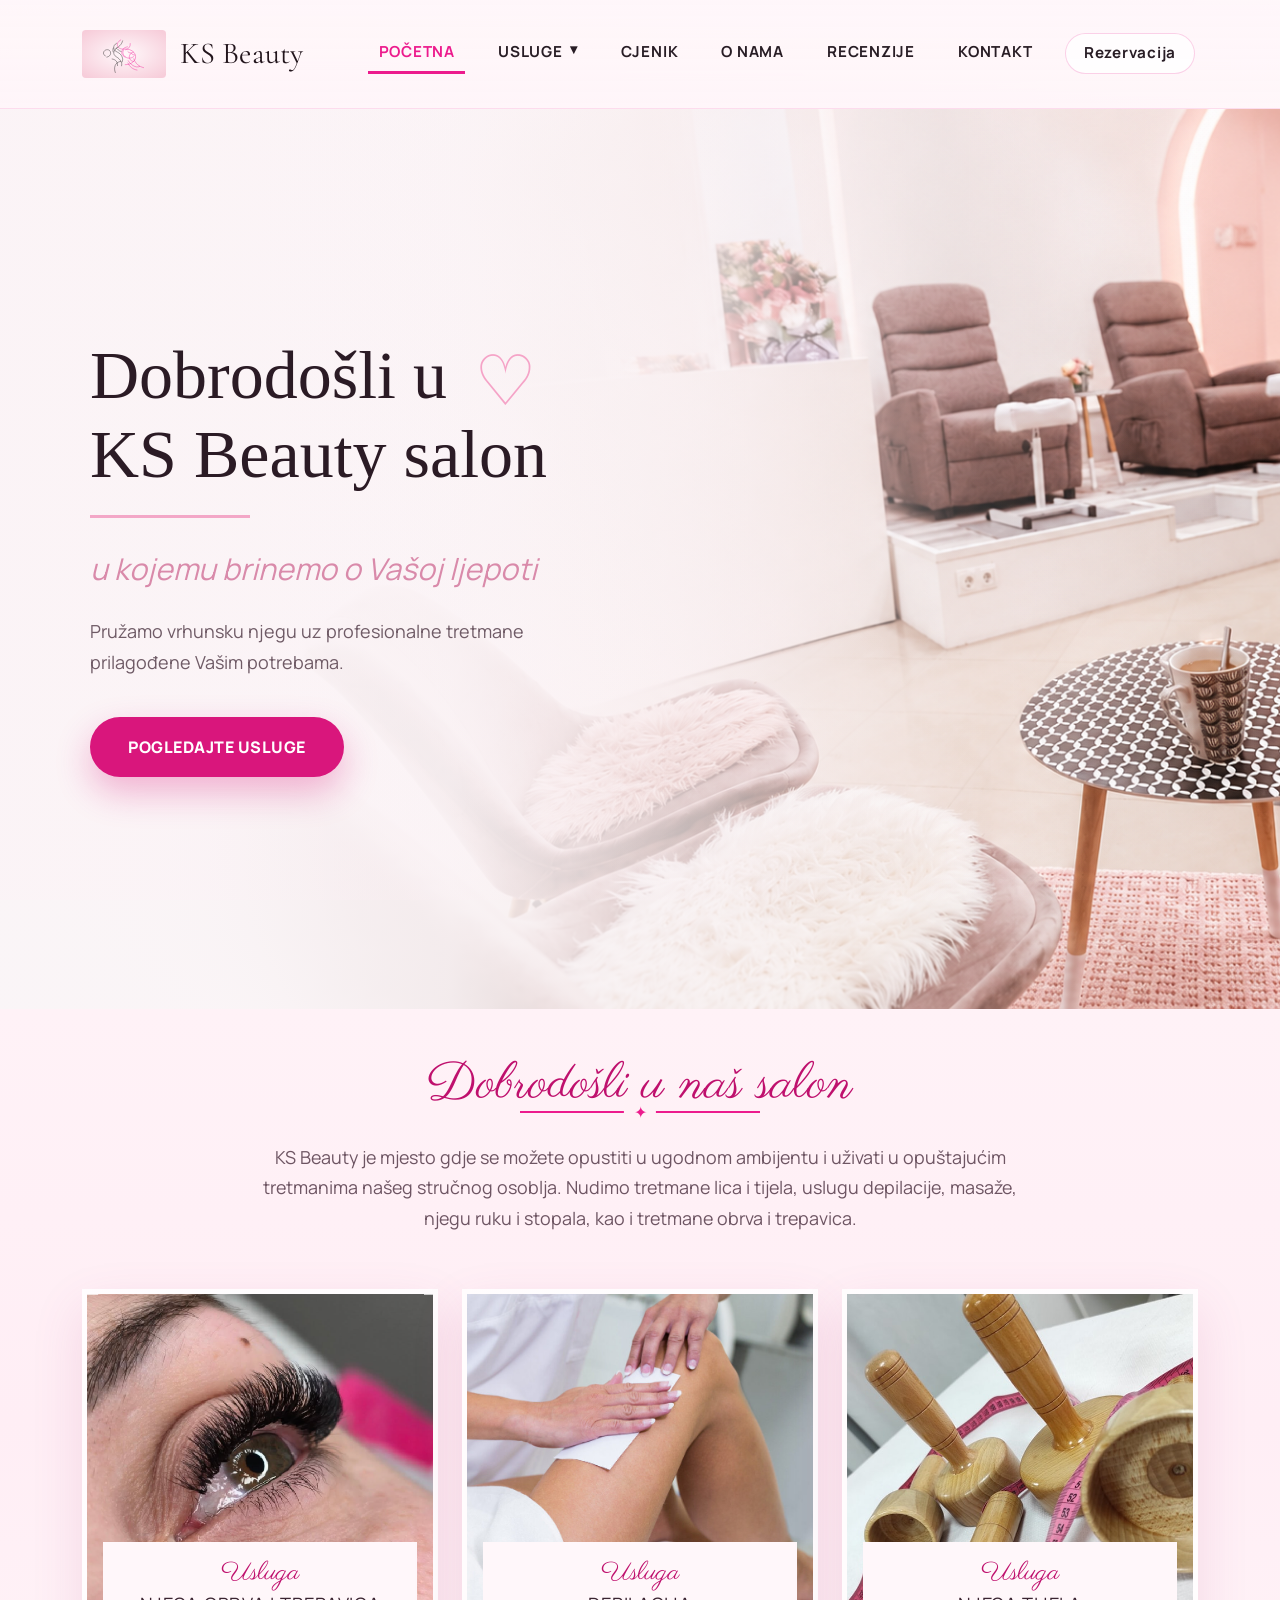
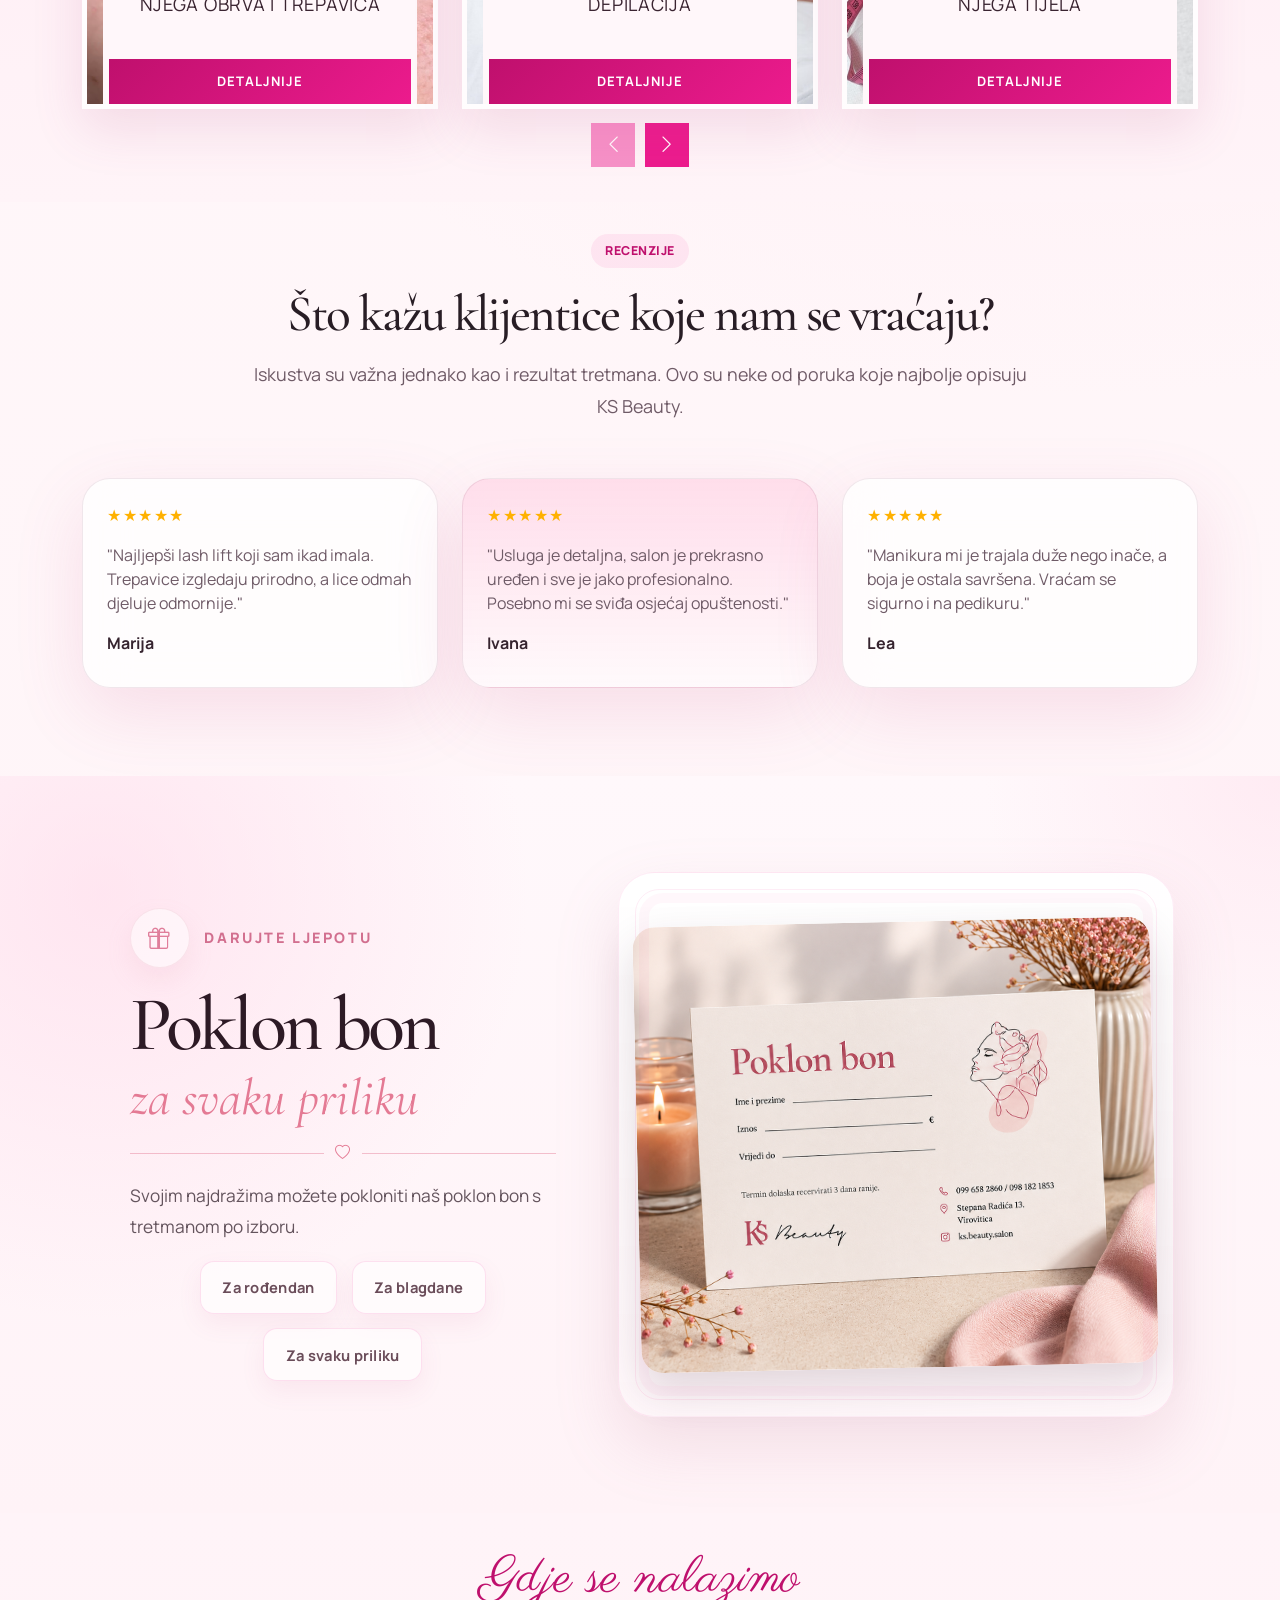
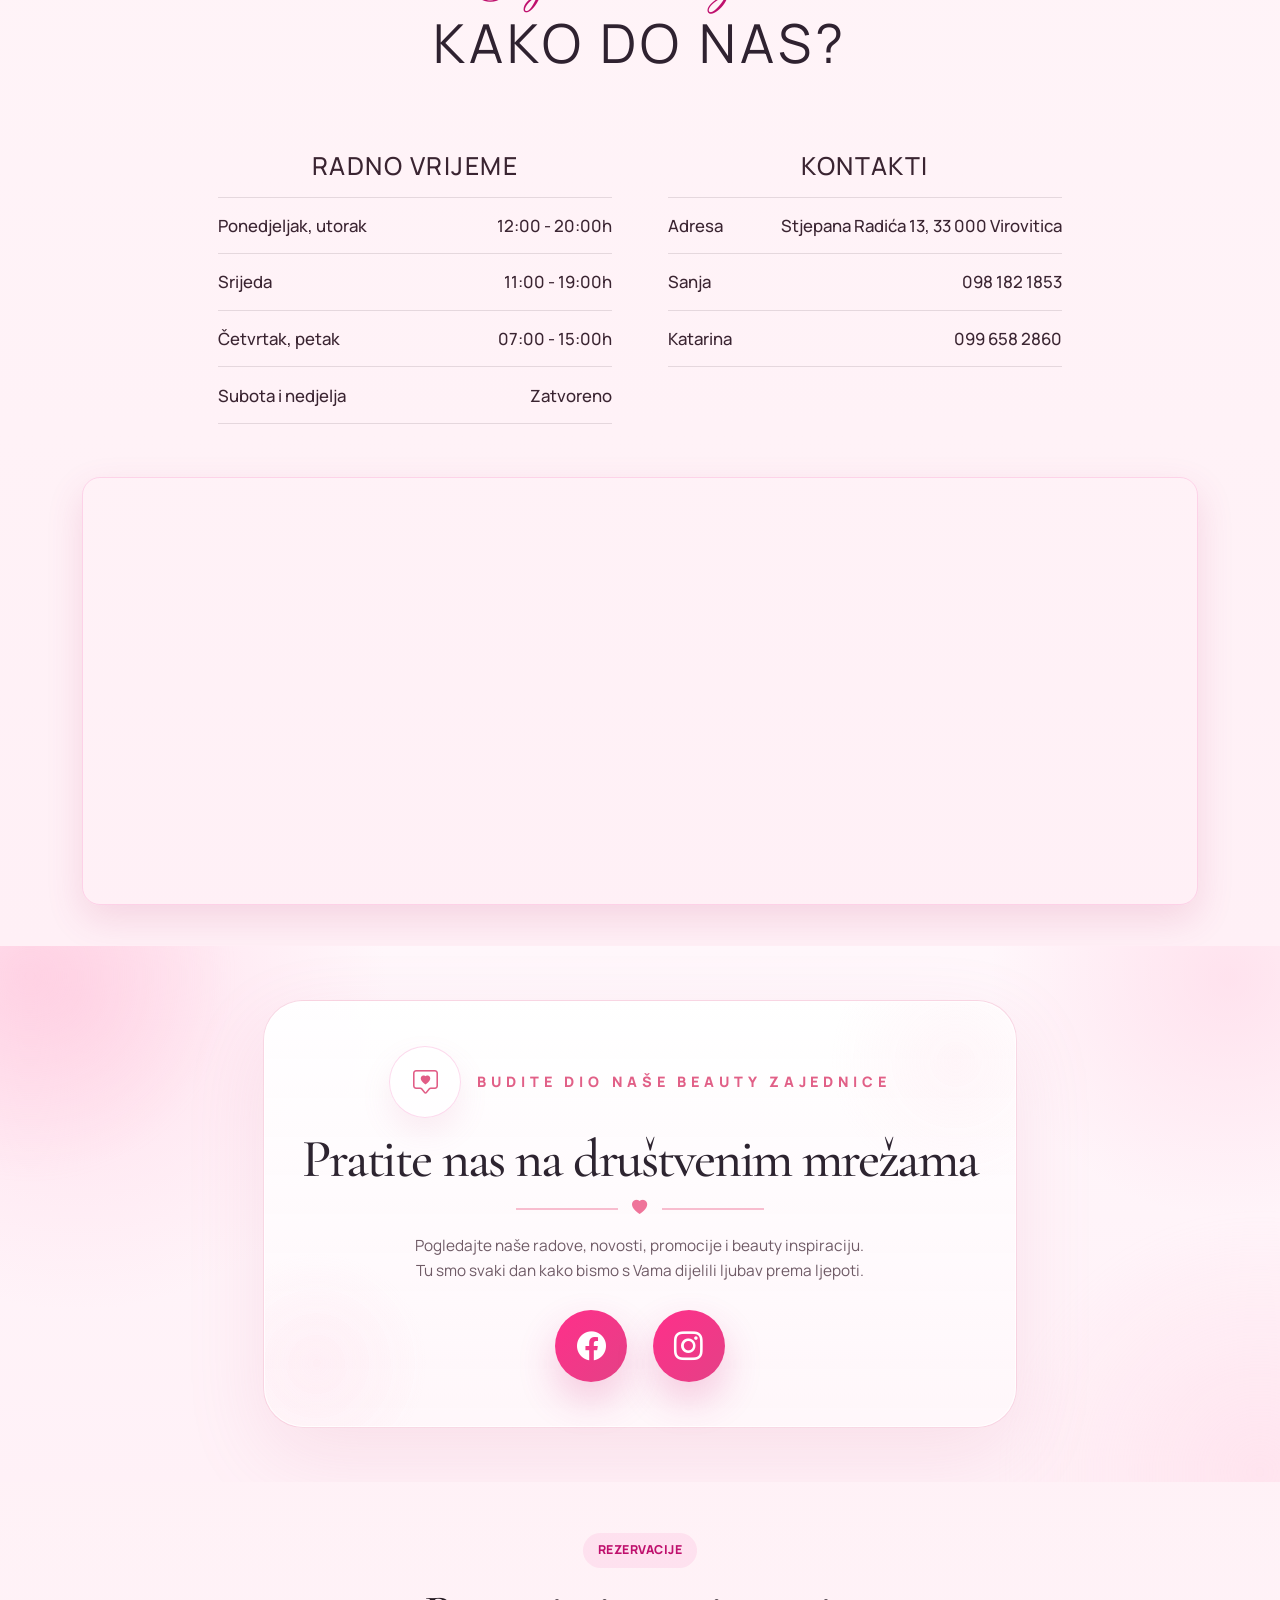
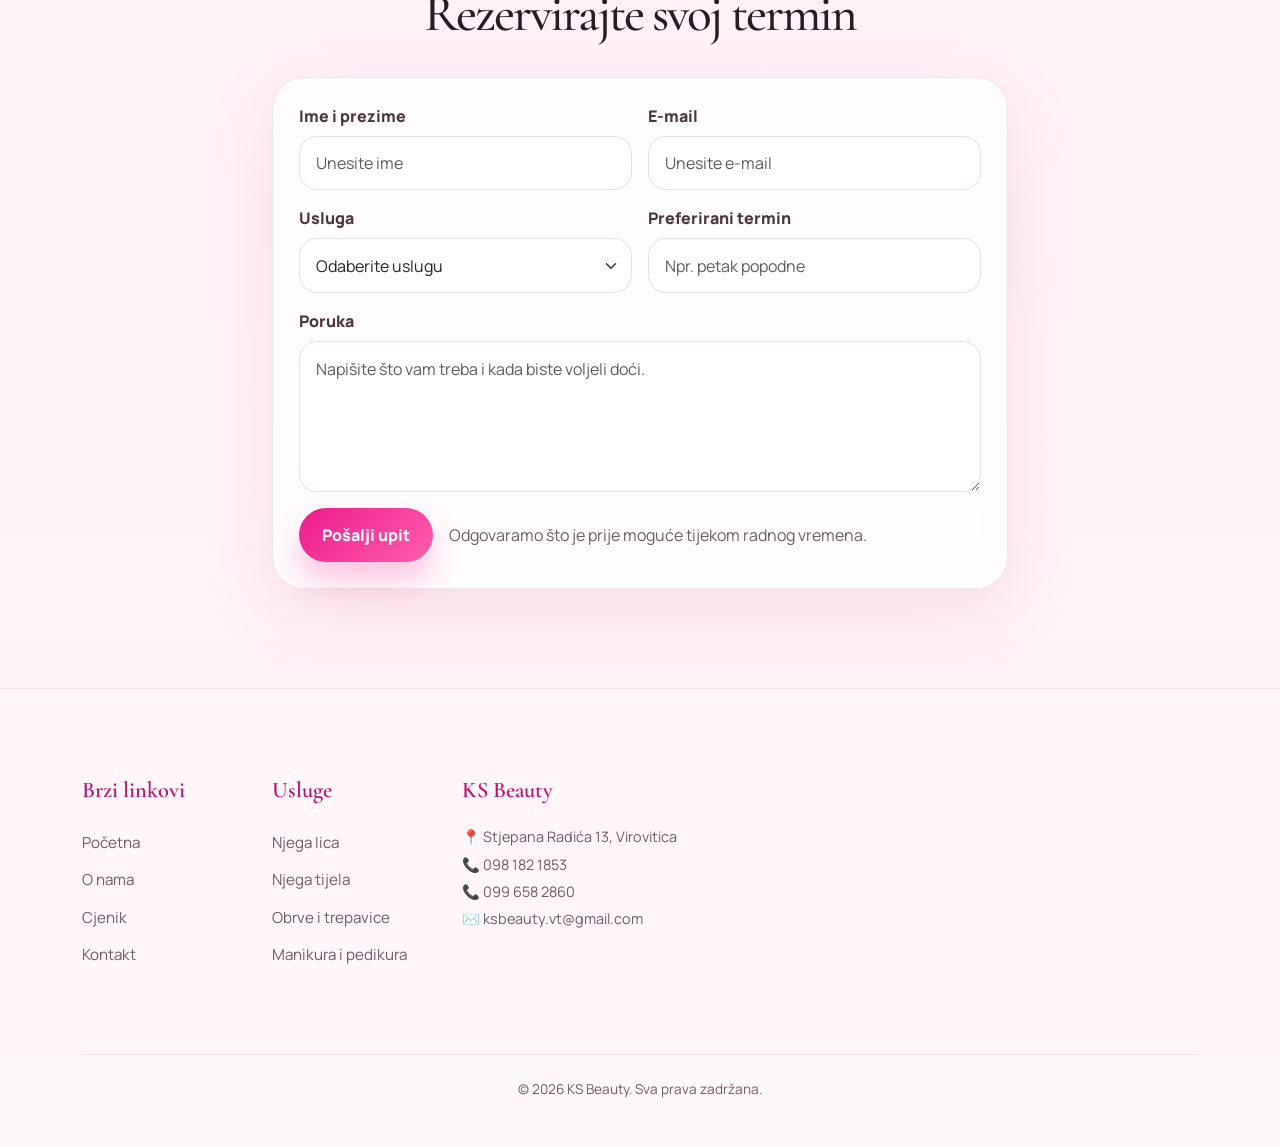
==== commit ba7ae030: "Add files via upload" ====
--- a/index.html
+++ b/index.html
@@ -215,12 +215,16 @@
                 <h3>RADNO VRIJEME</h3>
                 <div class="working-hours-list">
                   <div class="working-hours-row">
-                    <span>Ponedjeljak, utorak, četvrtak</span>
+                    <span>Ponedjeljak, utorak</span>
                     <strong>12:00 - 20:00h</strong>
                   </div>
                   <div class="working-hours-row">
-                    <span>Srijeda, petak</span>
-                    <strong>09:00 - 17:00h</strong>
+                    <span>Srijeda</span>
+                    <strong>11:00 - 19:00h</strong>
+                  </div>
+                  <div class="working-hours-row">
+                    <span>Četvrtak, petak</span>
+                    <strong>07:00 - 15:00h</strong>
                   </div>
                   <div class="working-hours-row">
                     <span>Subota i nedjelja</span>
@@ -364,7 +368,7 @@
                 📍 Stjepana Radića 13, Virovitica<br>
                 📞 098 182 1853<br>
                 📞 099 658 2860<br>
-                ✉️ info@ksbeauty.hr
+                ✉️ ksbeauty.vt@gmail.com
               </p>
             </div>
           </div>
--- a/style.css
+++ b/style.css
@@ -599,6 +599,25 @@
   gap: 1rem;
   align-items: center;
   margin-bottom: 1rem;
+}
+
+.service-detail-content .service-intro {
+  color: var(--muted);
+  font-weight: 600;
+  margin-bottom: 0.6rem;
+}
+
+/* Make the paragraphs directly following the intro muted like the list items */
+.service-detail-content .service-intro + p,
+.service-detail-content .service-intro + p + p {
+  color: var(--muted);
+  font-weight: 400;
+}
+
+/* explicit class for muted paragraphs used in service pages */
+.service-detail-content p.muted {
+  color: var(--muted);
+  font-weight: 400;
 }
 
 .hero-logo {
@@ -2660,6 +2679,17 @@
     gap: 0.6rem;
   }
 
+/* === Global font override: unify site typography to Manrope === */
+html, body, p, a, li, span, strong, em, h1, h2, h3, h4, h5, h6, .brand-text,
+.hero-welcome-title, .hero-welcome-subtitle, .section-label, .service-feature-script,
+.service-feature-content h3, .section-heading h2 {
+  font-family: "Manrope", sans-serif !important;
+}
+
+/* remove serif fallback styles for headings that were set elsewhere */
+h1, h2, h3, .brand-text { font-weight: 700; }
+
+
   .social-divider span {
     width: 44px;
   }
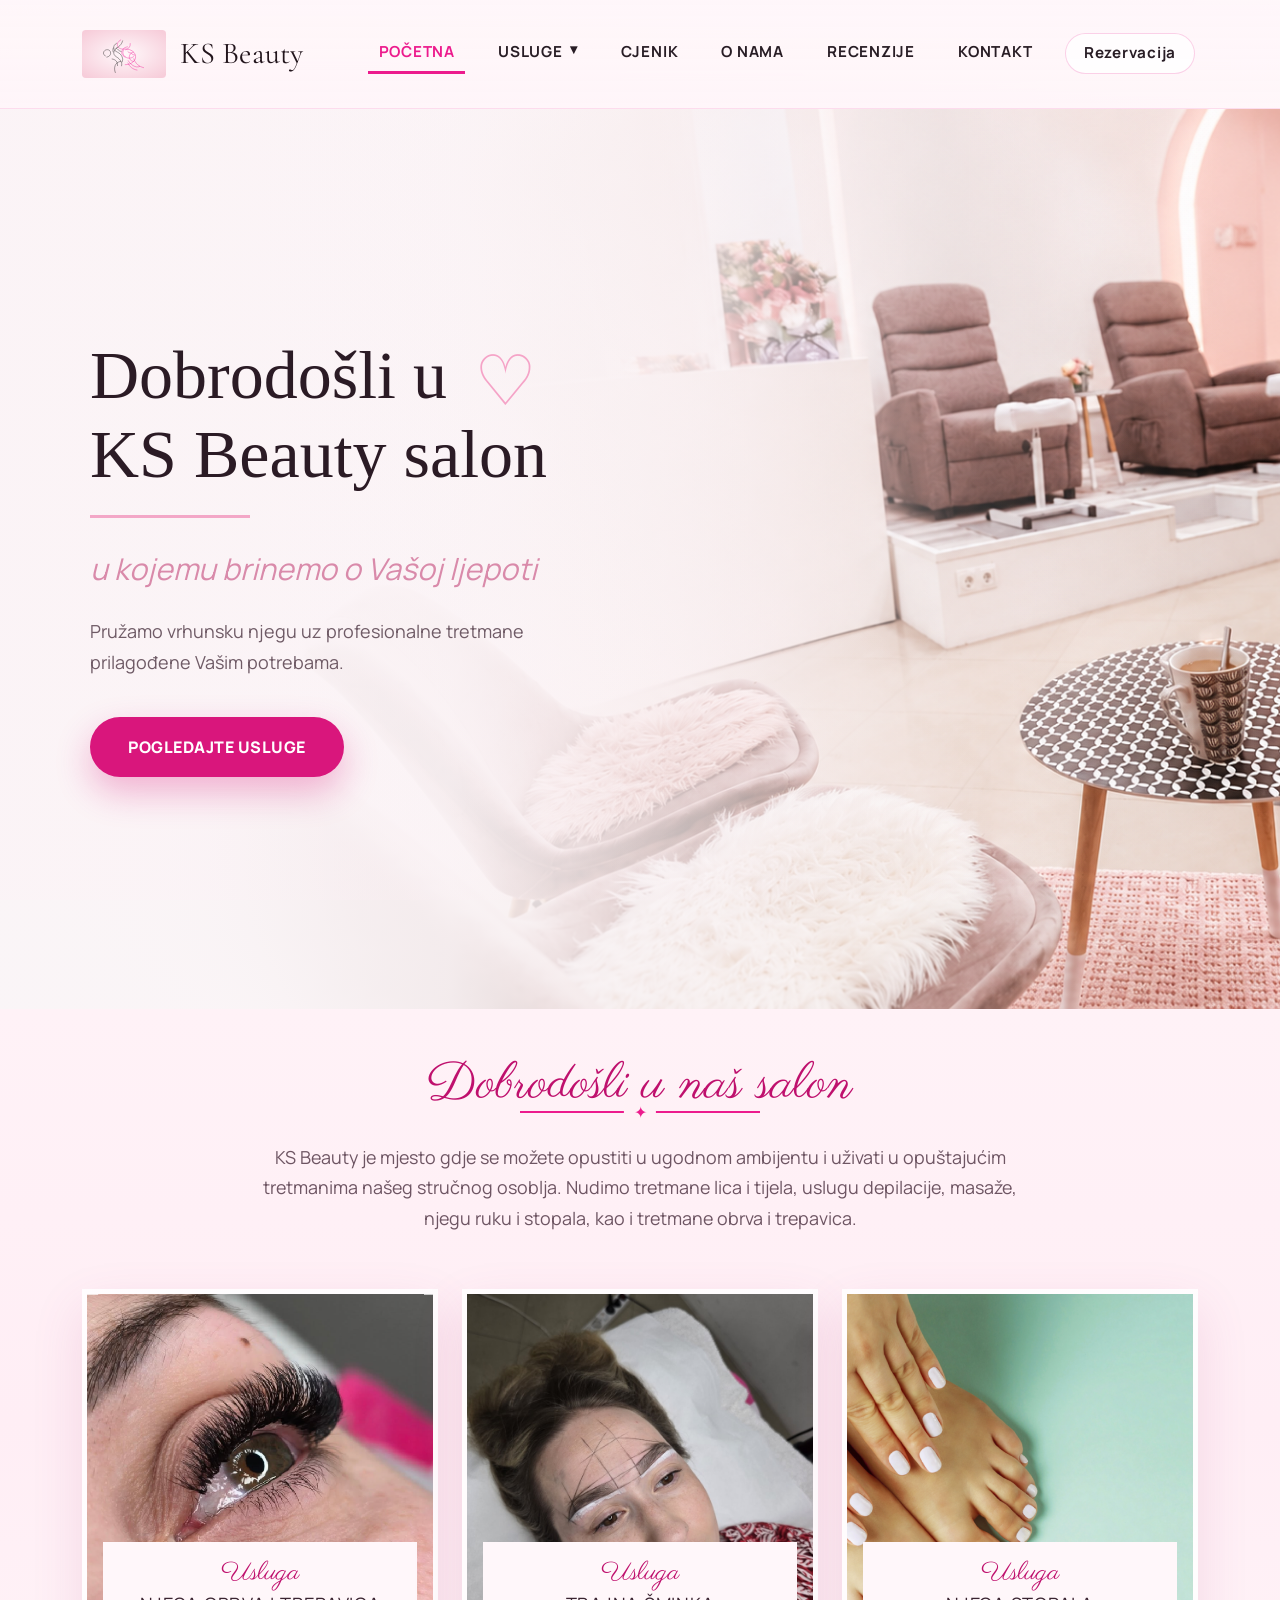
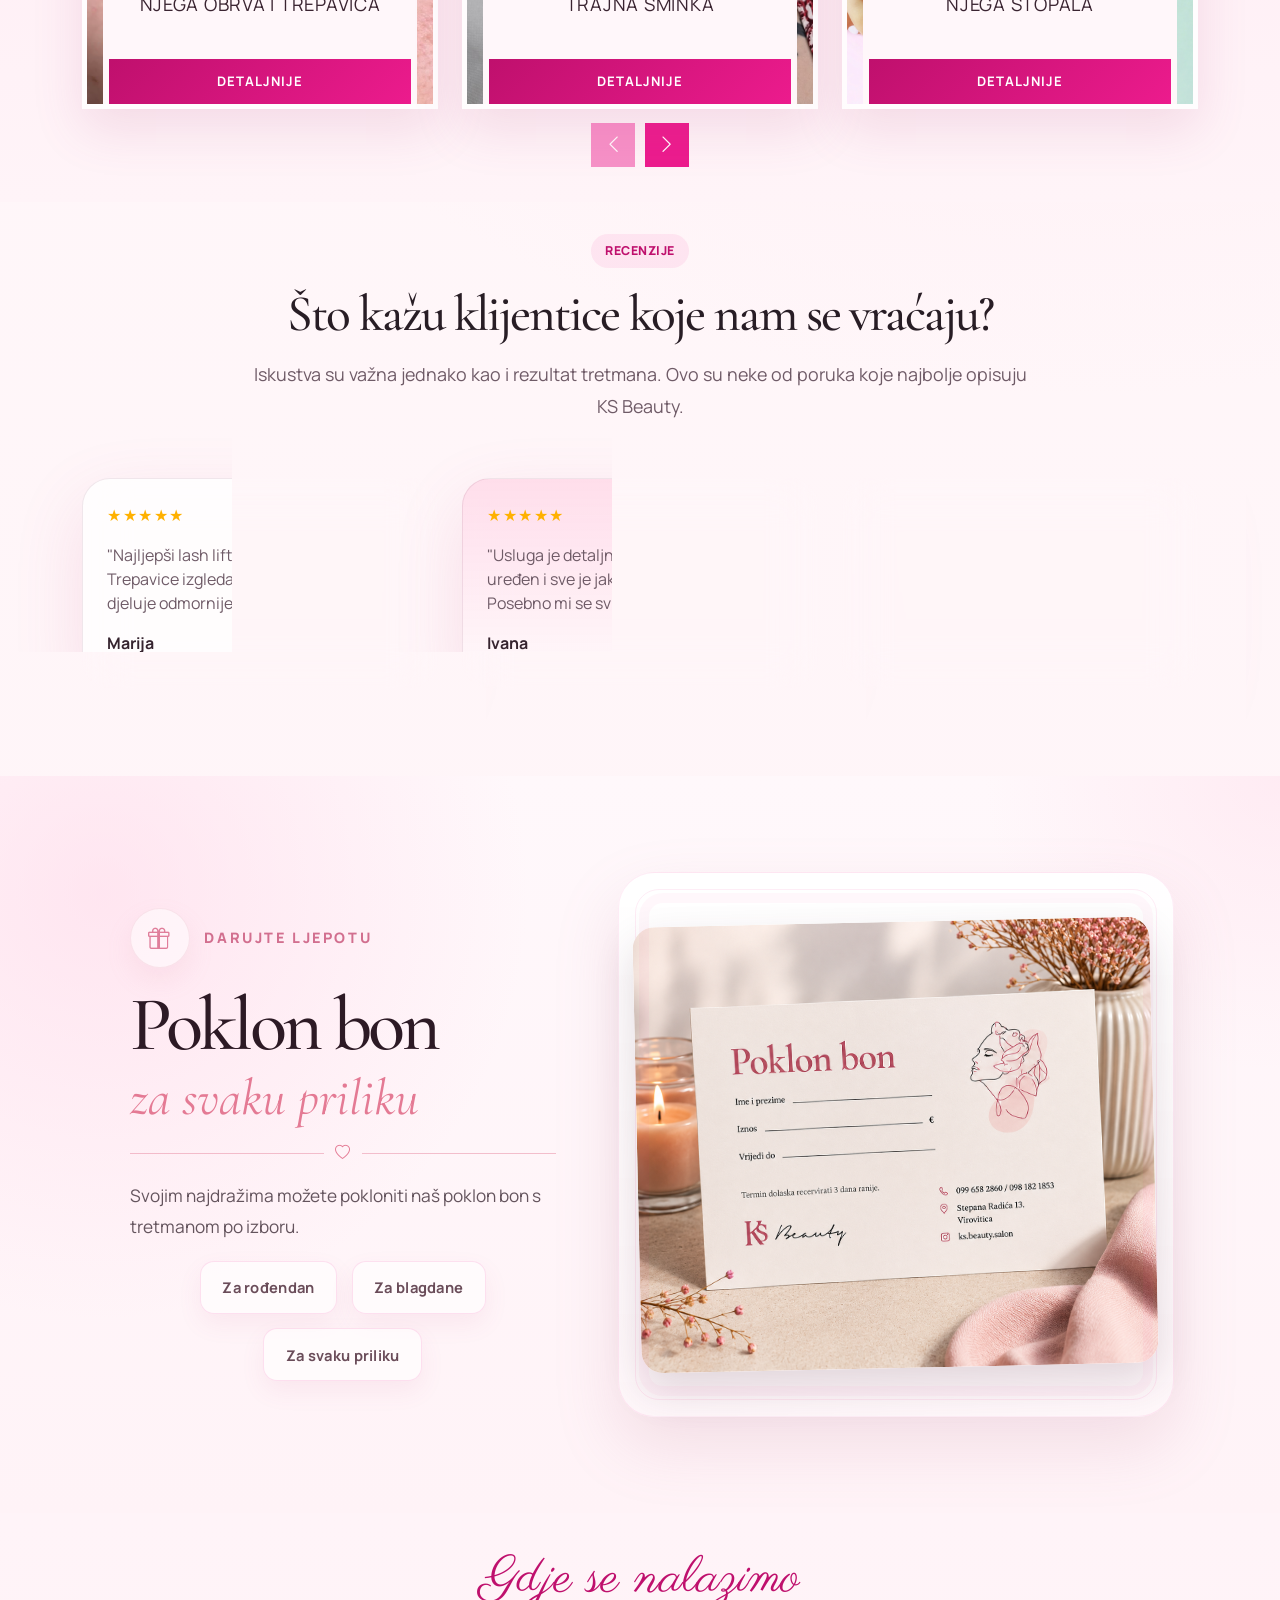
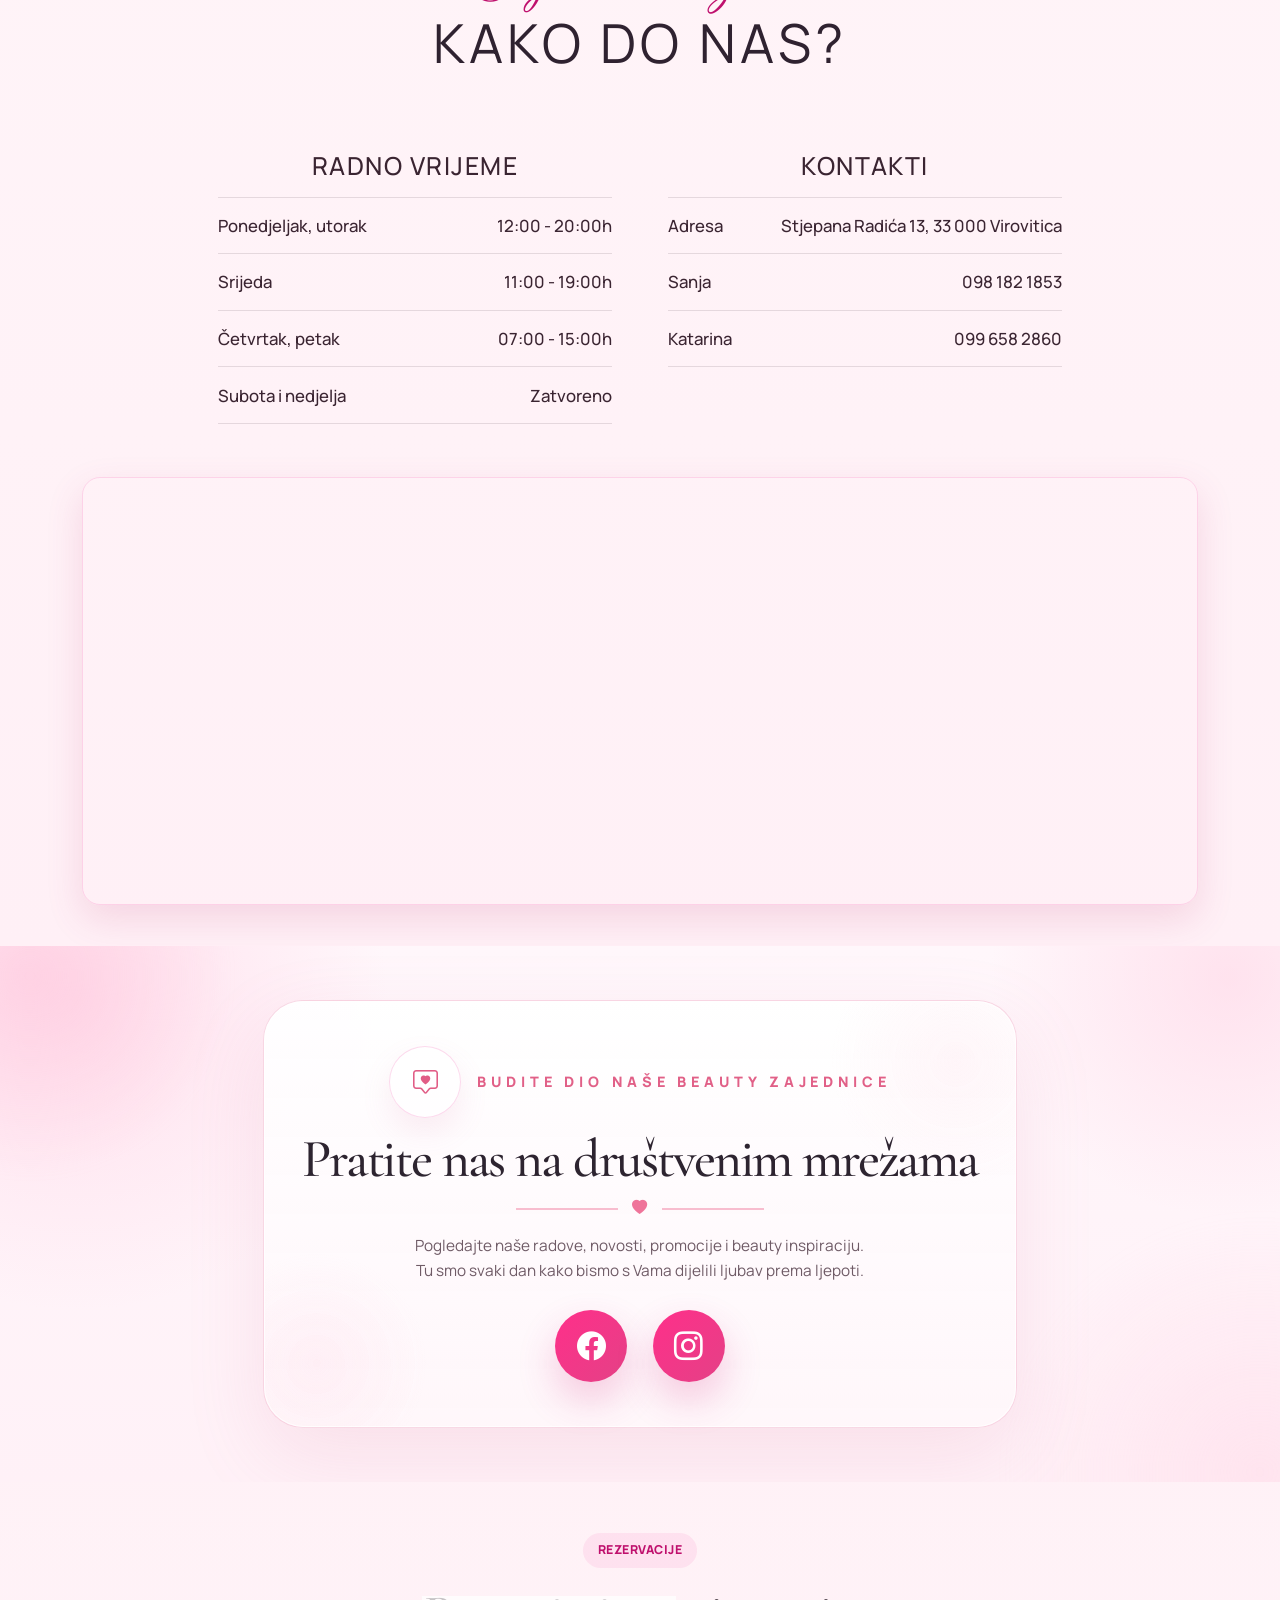
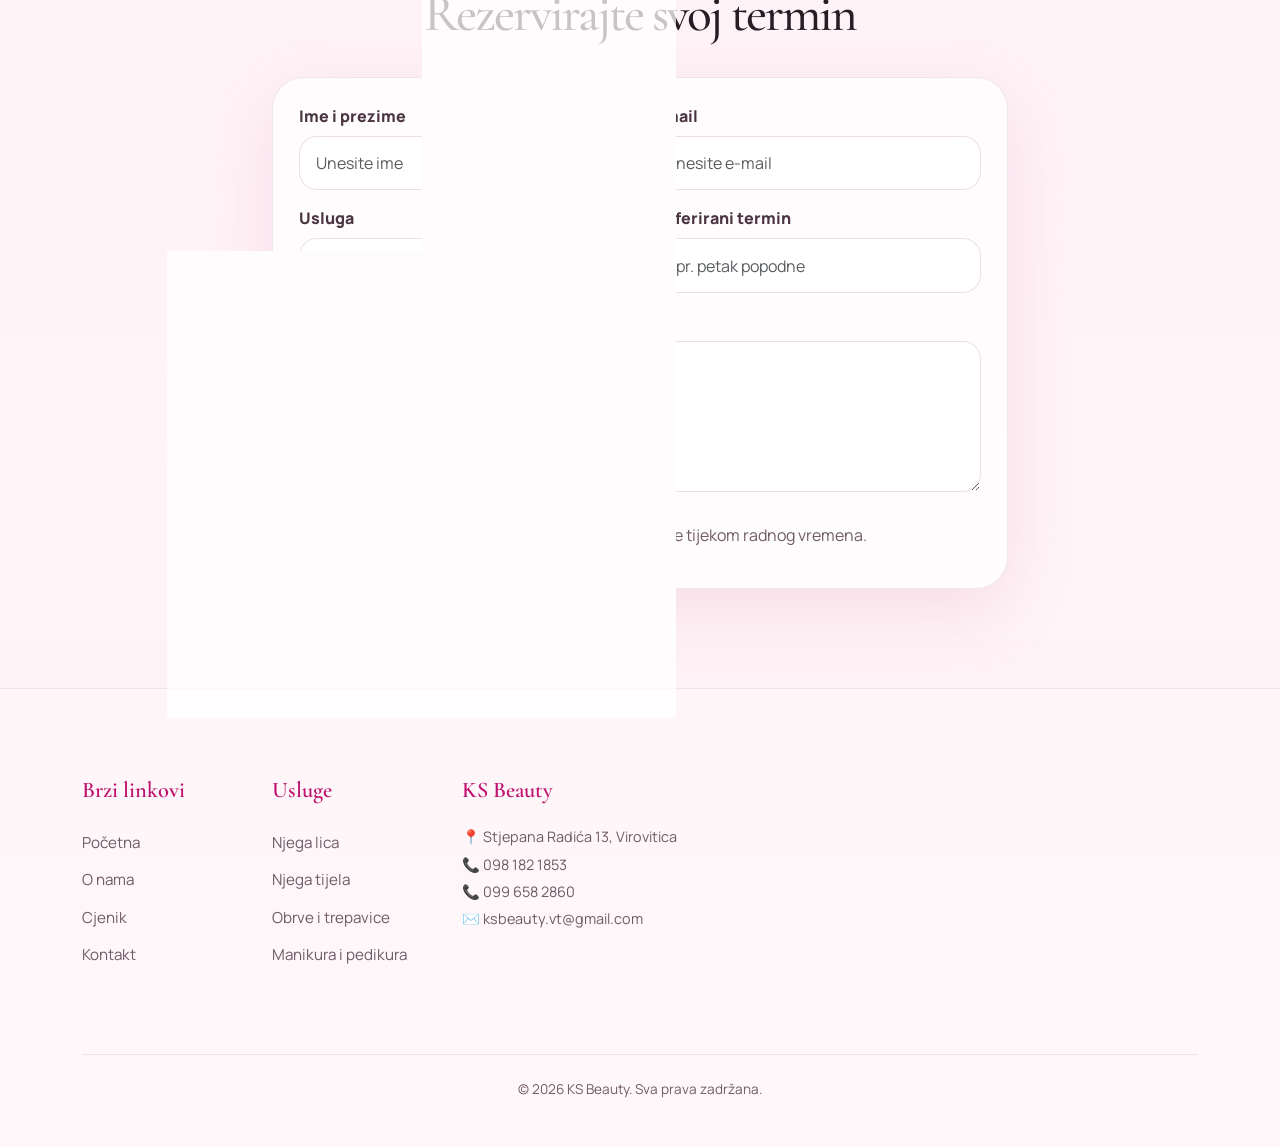
==== commit 07b20583: "Add files via upload" ====
--- a/index.html
+++ b/index.html
@@ -39,7 +39,9 @@
                   <li><a class="dropdown-item" href="njega-tijela.html">Njega tijela</a></li>
                   <li><a class="dropdown-item" href="obrve-trepavice.html">Obrve i trepavice</a></li>
                   <li><a class="dropdown-item" href="manikura-pedikura.html">Manikura</a></li>
+                  <li><a class="dropdown-item" href="njega-stopala.html">Njega stopala</a></li>
                   <li><a class="dropdown-item" href="depilacija.html">Depilacija</a></li>
+                  <li><a class="dropdown-item" href="trajna-sminka.html">Trajna šminka</a></li>
                 </ul>
               </li>
               <li class="nav-item"><a class="nav-link" href="cjenik.html">Cjenik</a></li>
@@ -92,6 +94,26 @@
             </div>
             <div class="col-md-6 col-xl-4 service-slide">
               <article class="service-feature-card">
+                <div class="service-feature-image" style="background-image: url('./puder\ obrve.jpg');"></div>
+                <div class="service-feature-content">
+                  <p class="service-feature-script">Usluga</p>
+                  <h3>TRAJNA ŠMINKA</h3>
+                  <a href="trajna-sminka.html" class="service-feature-btn">Detaljnije</a>
+                </div>
+              </article>
+            </div>
+            <div class="col-md-6 col-xl-4 service-slide">
+              <article class="service-feature-card">
+                <div class="service-feature-image" style="background-image: url('./pedikura.png');"></div>
+                <div class="service-feature-content">
+                  <p class="service-feature-script">Usluga</p>
+                  <h3>NJEGA STOPALA</h3>
+                  <a href="njega-stopala.html" class="service-feature-btn">Detaljnije</a>
+                </div>
+              </article>
+            </div>
+            <div class="col-md-6 col-xl-4 service-slide">
+              <article class="service-feature-card">
                 <div class="service-feature-image" style="background-image: url('./depilacija.jpg');"></div>
                 <div class="service-feature-content">
                   <p class="service-feature-script">Usluga</p>
@@ -259,6 +281,7 @@
               class="contact-location-map"
               src="https://www.google.com/maps?q=Stjepana+Radi%C4%87a+13,+Virovitica&output=embed"
               loading="lazy"
+              allow="geolocation"
               referrerpolicy="no-referrer-when-downgrade"
               title="Lokacija salona KS Beauty">
             </iframe>
--- a/style.css
+++ b/style.css
@@ -1771,6 +1771,44 @@
   .about-page-content {
     max-width: none;
     margin-left: 0;
+  }
+
+  .about-section {
+    padding: 60px 12px;
+  }
+
+  .about-wrapper {
+    display: flex;
+    flex-direction: column;
+    gap: 30px;
+  }
+
+  .about-content {
+    padding: 30px;
+    background: rgba(255, 255, 255, 0.9);
+  }
+
+  .about-content h2 {
+    font-size: 40px;
+    letter-spacing: 8px;
+    margin-bottom: 15px;
+  }
+
+  .about-line {
+    width: 120px;
+  }
+
+  .about-stats {
+    gap: 15px !important;
+  }
+
+  .stat-box {
+    flex: 1;
+    font-size: 13px !important;
+  }
+
+  .stat-box strong {
+    font-size: 18px;
   }
 
   .about-gallery-grid {
@@ -2610,6 +2648,117 @@
     line-height:1.8;
 }
 
+/* MOBILNE MEDIA QUERY ZA NJEGA LICA */
+@media (max-width: 991.98px) {
+  .face-section {
+    padding: 80px 4%;
+  }
+
+  .face-container {
+    display: flex;
+    flex-direction: column;
+    gap: 40px;
+  }
+
+  .face-image {
+    flex: 1;
+  }
+
+  .face-title {
+    font-size: 48px;
+  }
+
+  .face-text {
+    font-size: 16px;
+  }
+
+  .face-grid {
+    grid-template-columns: 1fr;
+  }
+}
+
+@media (max-width: 575.98px) {
+  .face-section {
+    padding: 60px 12px;
+  }
+
+  .face-container {
+    gap: 30px;
+  }
+
+  .face-title {
+    font-size: 36px;
+  }
+
+  .face-title::after {
+    width: 100px;
+  }
+
+  .face-text {
+    font-size: 14px;
+    margin-bottom: 30px;
+  }
+
+  .face-item {
+    padding: 20px;
+  }
+
+  .face-item h3 {
+    font-size: 16px;
+  }
+
+  .face-item p {
+    font-size: 13px;
+  }
+
+  .results-box {
+    padding: 24px;
+  }
+
+  .results-box h4 {
+    font-size: 20px;
+  }
+
+  .results-box p {
+    font-size: 13px;
+  }
+}
+
+/* TABLET MEDIA QUERY ZA O_NAMA */
+@media (max-width: 991.98px) {
+  .about-section {
+    padding: 80px 6%;
+  }
+
+  .about-wrapper {
+    display: flex;
+    flex-direction: column;
+    gap: 50px;
+  }
+
+  .about-content {
+    padding: 40px;
+  }
+
+  .about-content h2 {
+    font-size: 48px;
+    letter-spacing: 8px;
+  }
+
+  .about-stats {
+    gap: 20px !important;
+  }
+
+  .about-gallery-heading {
+    margin-left: 0;
+    margin-right: 0;
+  }
+
+  .about-gallery-heading p {
+    font-size: 0.95rem;
+  }
+}
+
 .service-icon{
     width:60px;
     height:60px;
@@ -2737,4 +2886,67 @@
   .footer-title {
     font-size: 1.1rem;
   }
+}
+
+@media (max-width: 767.98px) {
+
+  html,
+  body {
+    width: 100%;
+    overflow-x: hidden;
+  }
+
+  .hero,
+  .hero-section,
+  .welcome-hero {
+    min-height: auto;
+    padding: 4rem 1.5rem;
+    background-position: center right;
+    background-size: cover;
+  }
+
+  .hero-content,
+  .hero-welcome-content {
+    max-width: 100%;
+    padding: 0;
+  }
+
+  .hero h1,
+  .hero-title,
+  .hero-welcome-title {
+    font-size: clamp(2.8rem, 13vw, 4.3rem);
+    line-height: 1.05;
+    max-width: 100%;
+    word-break: normal;
+  }
+
+  .hero p,
+  .hero-subtitle,
+  .hero-welcome-subtitle {
+    font-size: clamp(1.3rem, 6vw, 2rem);
+    line-height: 1.35;
+    max-width: 100%;
+  }
+
+  .about-section,
+  .service-section,
+  .treatment-section,
+  .service-detail-section {
+    padding-left: 1.4rem;
+    padding-right: 1.4rem;
+  }
+
+  .about-row,
+  .service-row,
+  .treatment-row,
+  .service-detail-row {
+    display: grid;
+    grid-template-columns: 1fr !important;
+    gap: 2rem;
+  }
+
+  img {
+    max-width: 100%;
+    height: auto;
+  }
 }
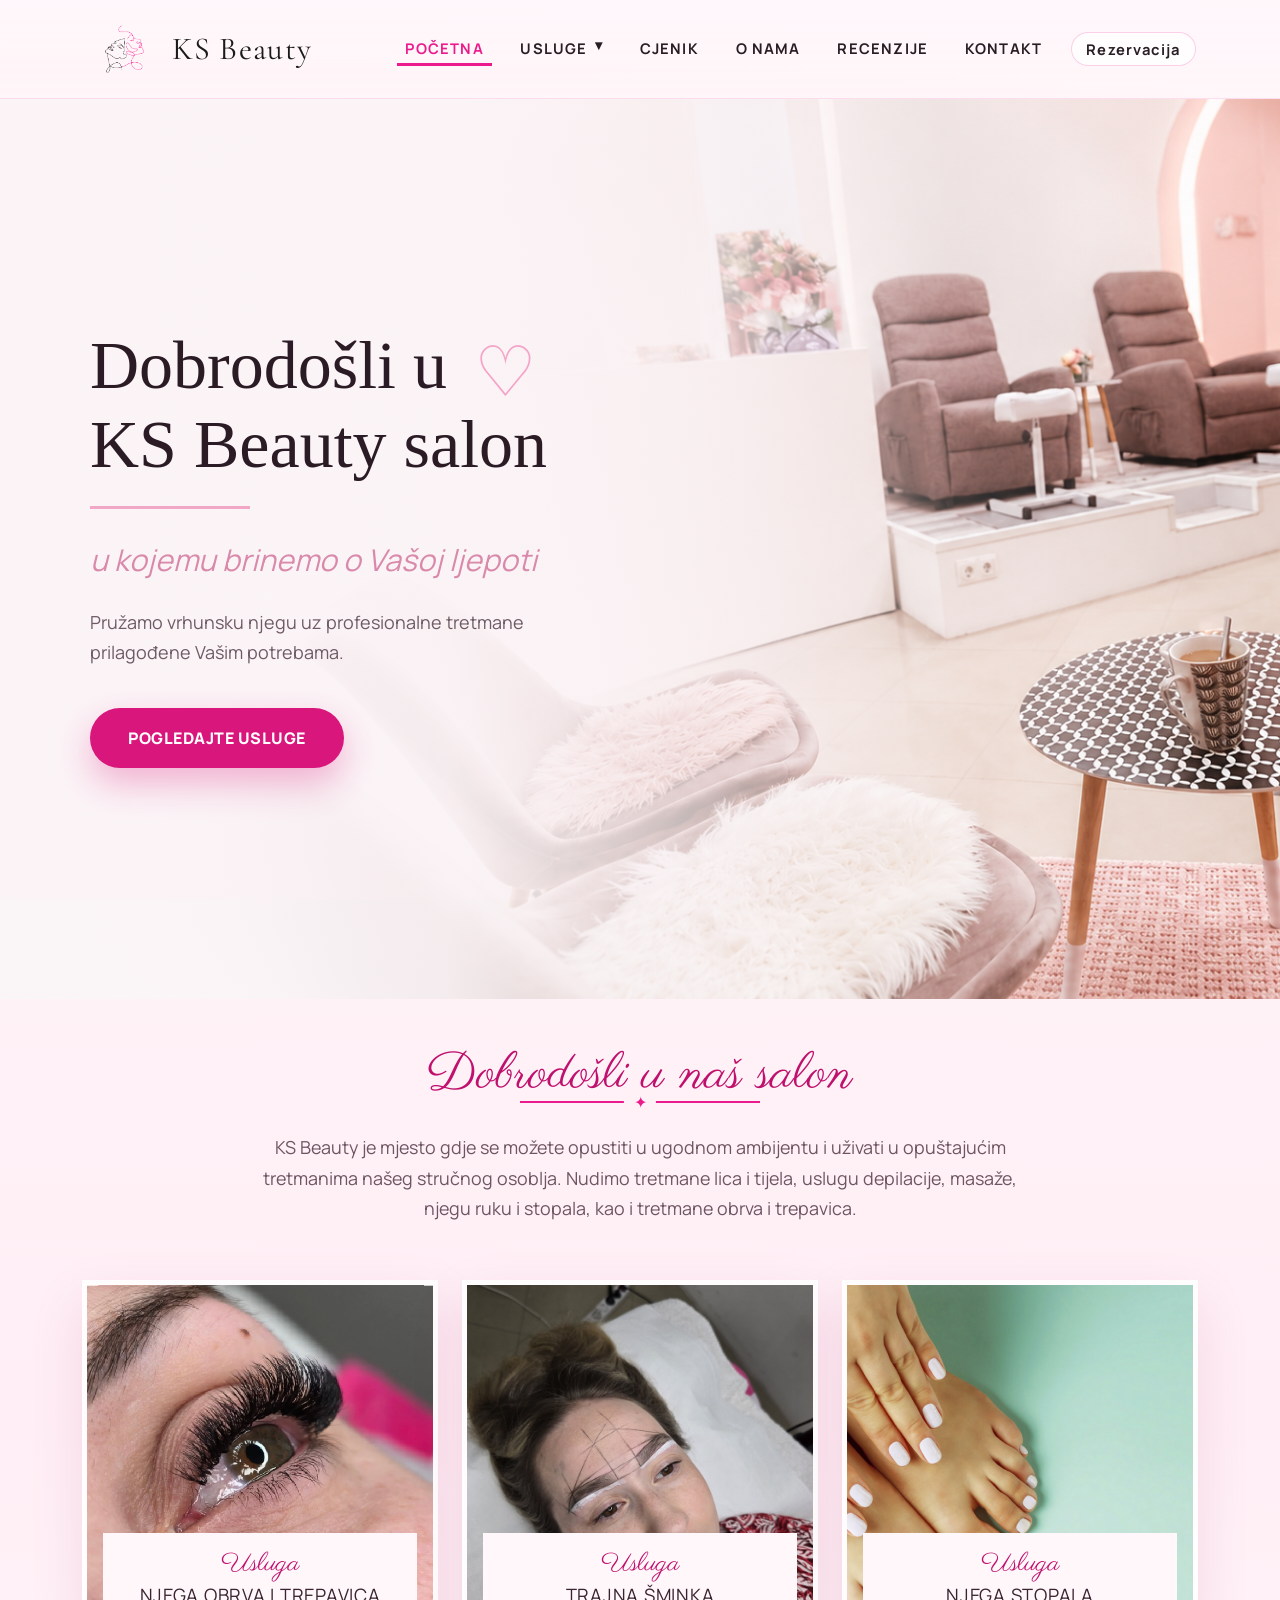
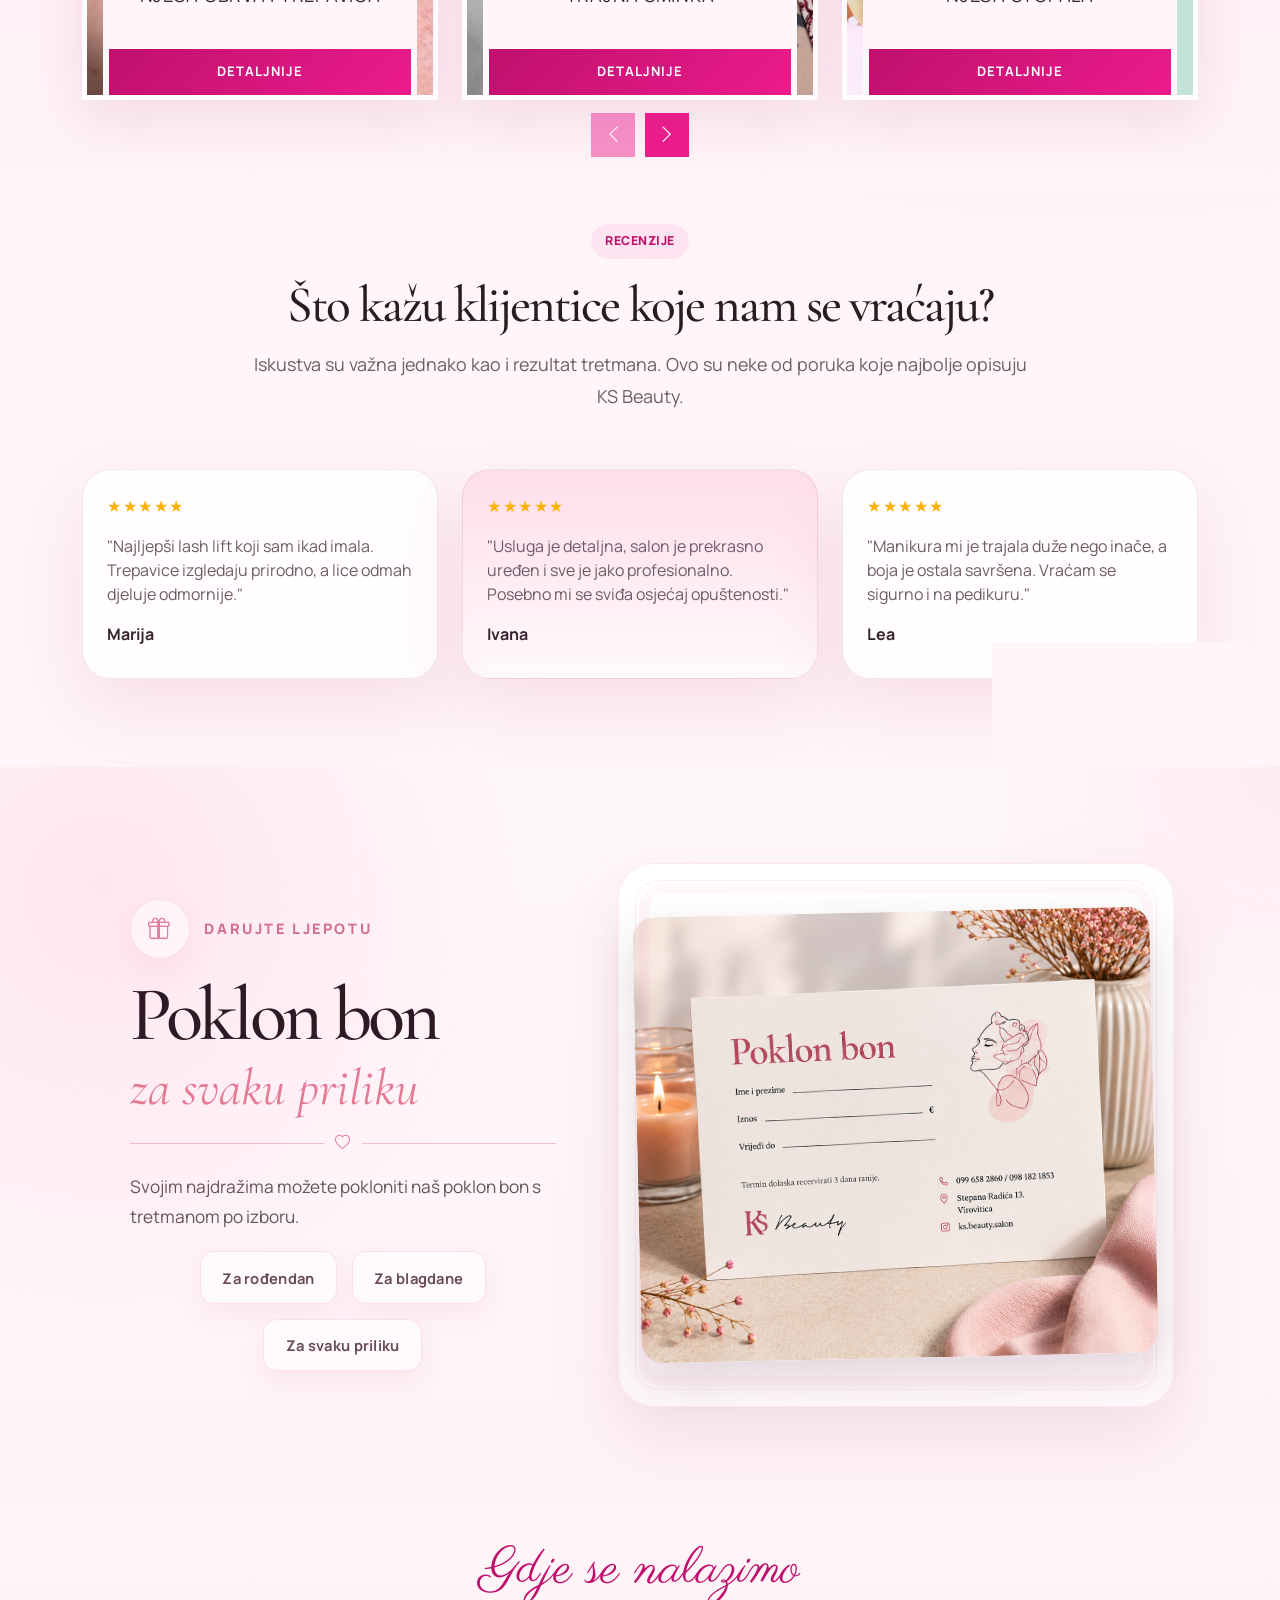
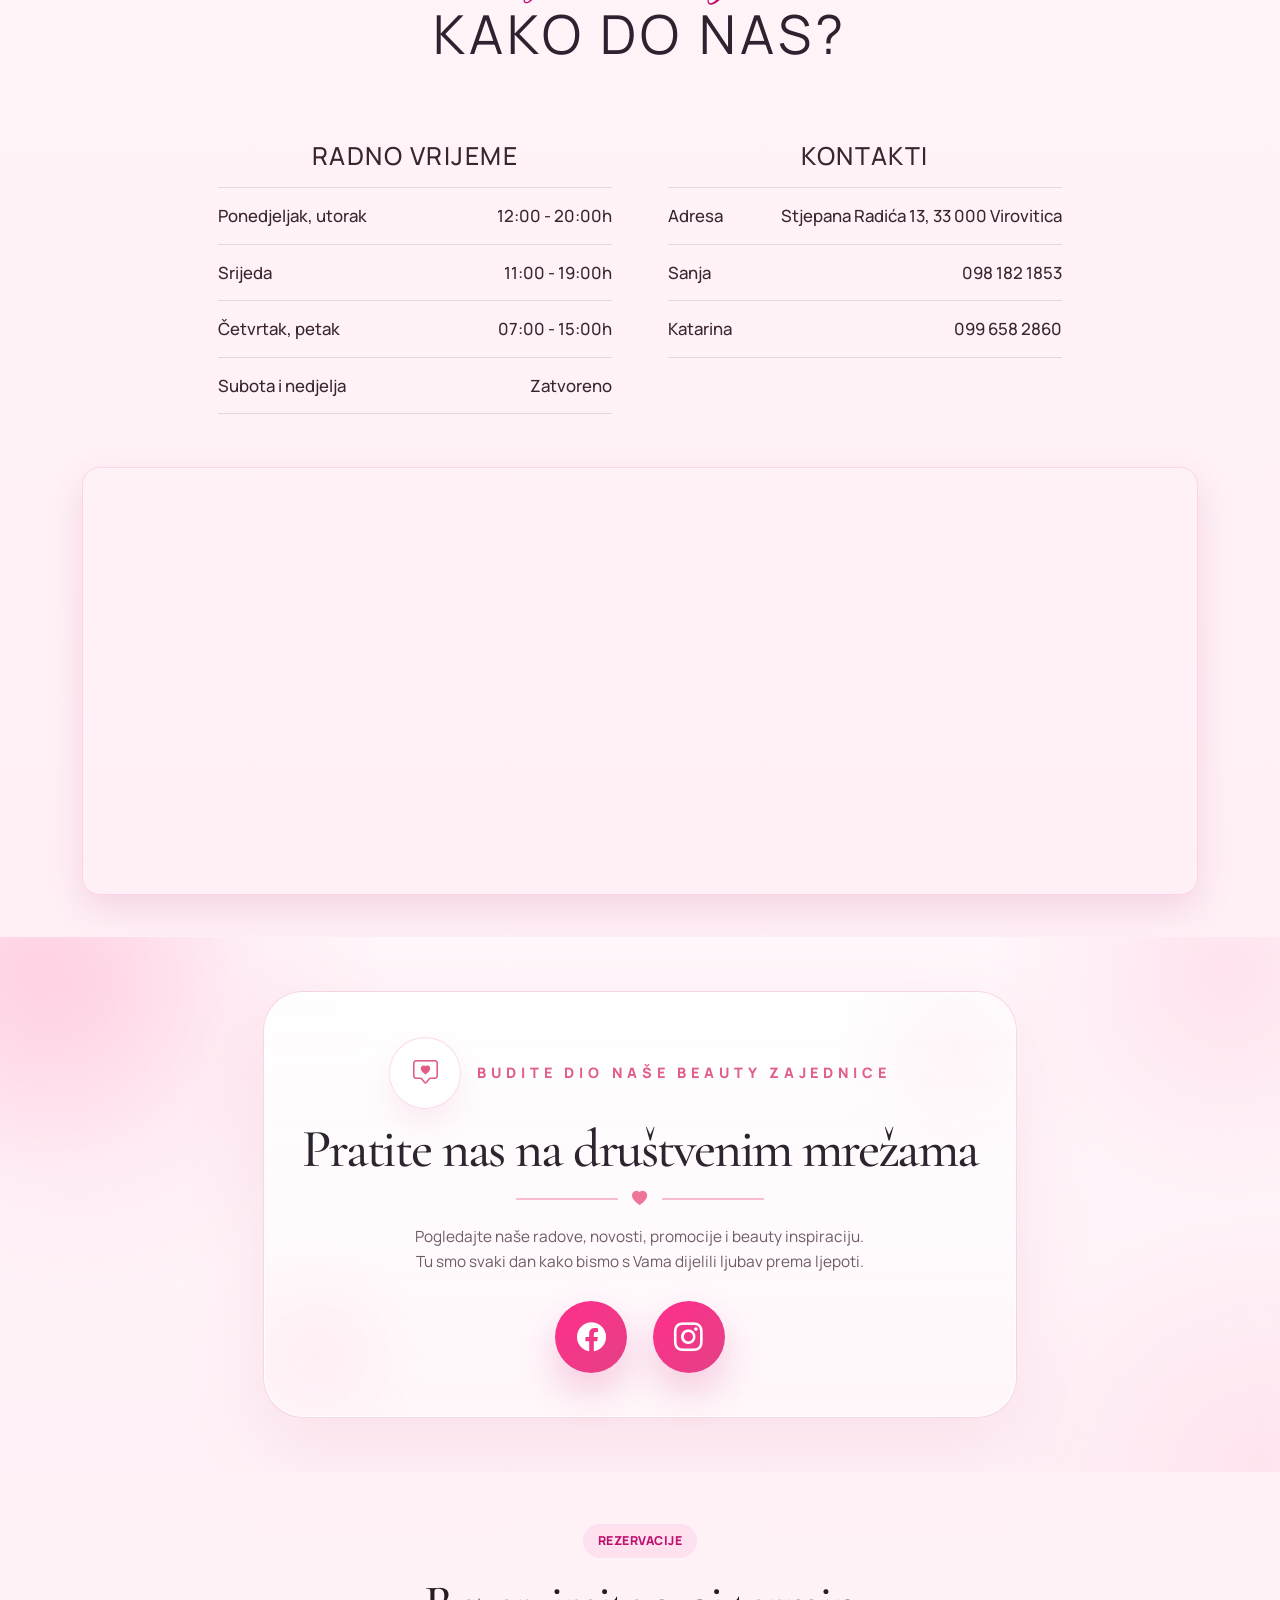
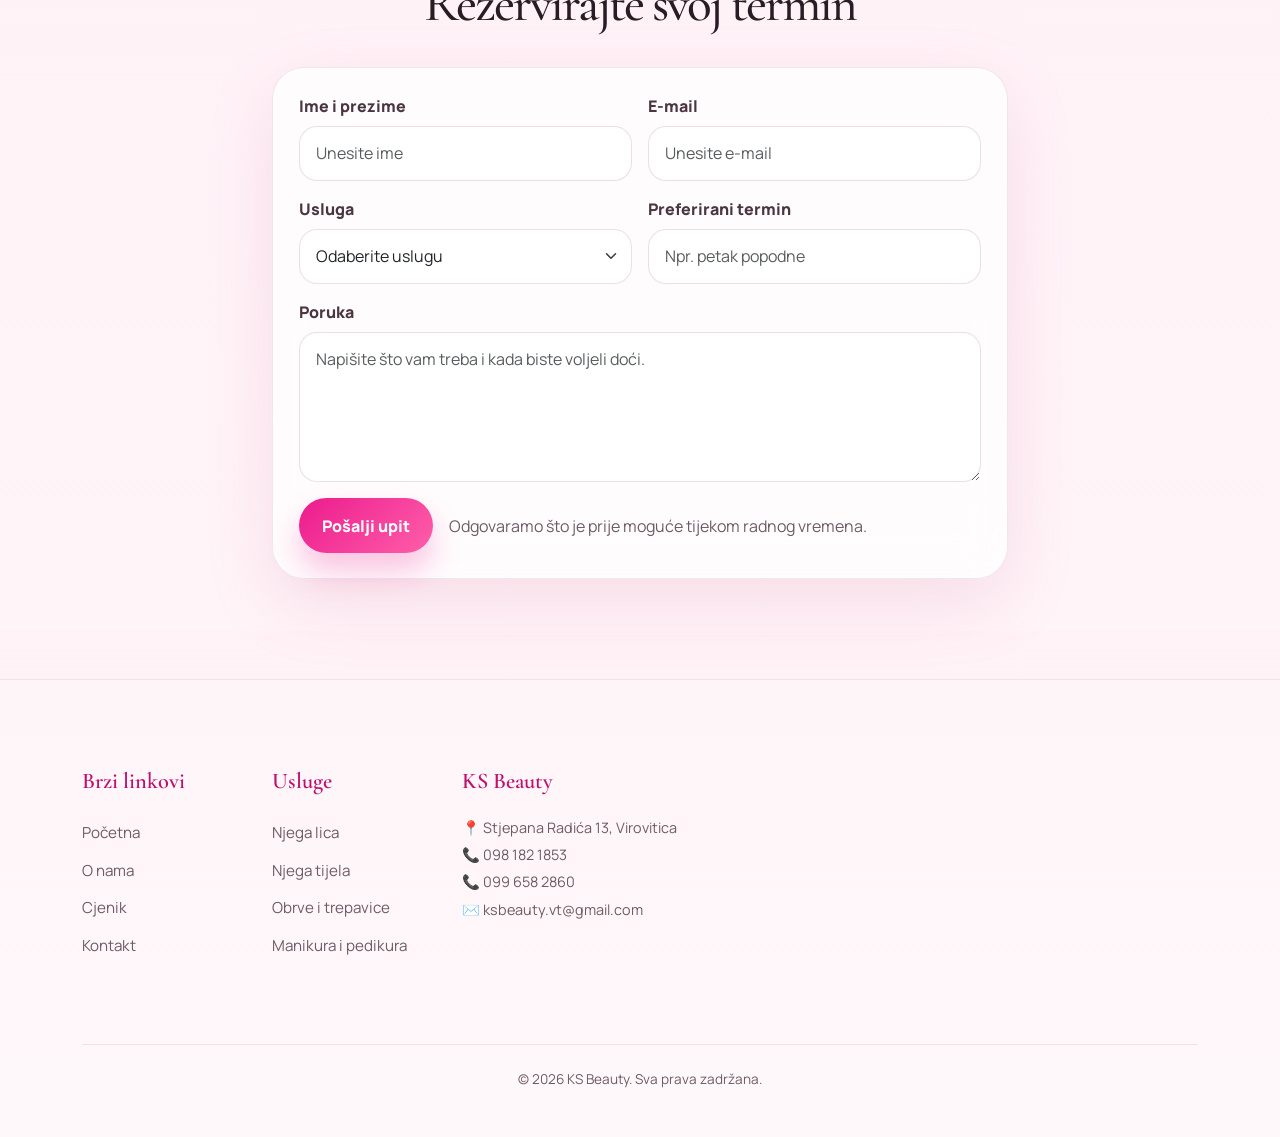
==== commit e99c62b8: "Add files via upload" ====
--- a/index.html
+++ b/index.html
@@ -12,17 +12,17 @@
   <link href="https://cdn.jsdelivr.net/npm/bootstrap@5.3.8/dist/css/bootstrap.min.css" rel="stylesheet">
   <script src="https://cdn.jsdelivr.net/npm/bootstrap@5.3.8/dist/js/bootstrap.bundle.min.js"></script>
   <link rel="stylesheet" href="https://cdn.jsdelivr.net/npm/bootstrap-icons@1.13.1/font/bootstrap-icons.min.css">
-  <link rel="icon" type="image/svg+xml" href="./ks-beauty-logo.svg">
+  <link rel="icon" type="image/png" href="./logo ks.png">
   <link rel="stylesheet" href="style.css">
 </head>
-<body>
+<body class="page-about">
   <div class="page-shell">
     <header class="site-header">
       <nav class="navbar navbar-expand-lg navbar-dark site-nav">
         <div class="container py-2">
           <a class="navbar-brand brand-lockup" href="#home">
-            <img src="./ks-beauty-logo.svg" alt="KS Beauty logo" class="brand-logo">
-            <span class="brand-text">KS Beauty</span>
+            <img src="./logo ks.png" alt="KS Beauty logo" class="brand-logo brand-logo--wordmark">
+            <span class="brand-wordmark">KS Beauty</span>
           </a>
 
           <button class="navbar-toggler" type="button" data-bs-toggle="collapse" data-bs-target="#mainNav" aria-controls="mainNav" aria-expanded="false" aria-label="Toggle navigation">
--- a/style.css
+++ b/style.css
@@ -63,22 +63,22 @@
 
 /* Further compact navigation only for About page */
 .page-about .site-nav .navbar-nav .nav-link {
-  font-size: 0.84rem;
+  font-size: 0.92rem;
   padding: 0.28rem 0.5rem 0.42rem;
-  letter-spacing: 0.03em;
+  letter-spacing: 0.08em;
 }
 
 .page-about .site-nav .navbar-nav .nav-link::after {
-  height: 2px;
+  height: 3px;
 }
 
 .page-about .brand-logo {
-  width: 64px;
-  height: 38px;
-}
-
-.page-about .brand-text {
-  font-size: 1.5rem;
+  width: 84px;
+  height: 48px;
+}
+
+.page-about .brand-wordmark {
+  font-size: 2rem;
 }
 
 .page-about .nav-cta {
@@ -94,13 +94,13 @@
 .site-nav .navbar-nav .nav-link {
   color: #281d25;
   font-weight: 700;
-  font-size: 0.95rem;
-  letter-spacing: 0.05em;
+  font-size: 0.9rem;
+  letter-spacing: 0.08em;
   text-transform: uppercase;
-  padding: 0.45rem 0.65rem 0.6rem;
+  padding: 0.45rem 0.55rem 0.6rem;
   position: relative;
   transition: color 0.28s ease;
-  margin: 0 0.2rem;
+  margin: 0 0.15rem;
 }
 
 .site-nav .navbar-nav .nav-link::after {
@@ -196,7 +196,8 @@
 .brand-lockup {
   display: inline-flex;
   align-items: center;
-  gap: 0.85rem;
+  justify-content: center;
+  gap: 0.35rem;
   text-decoration: none;
 }
 
@@ -208,8 +209,23 @@
 }
 
 .brand-logo {
-  width: 84px;
-  height: 48px;
+  width: 68px;
+  height: 42px;
+}
+
+.brand-logo--wordmark {
+  width: 180px;
+  height: auto;
+  max-height: 54px;
+}
+
+.brand-wordmark {
+  font-family: "Cormorant Garamond", serif;
+  font-size: 1.7rem;
+  line-height: 1;
+  letter-spacing: 0.04em;
+  color: #1a1a1a;
+  white-space: nowrap;
 }
 
 .brand-text {
@@ -224,8 +240,9 @@
   background: rgba(255, 255, 255, 0.82);
   text-transform: none !important;
   text-transform: capitalize;
-  padding: 0.5rem 1.1rem !important;
+  padding: 0.45rem 1rem !important;
   transition: all 0.28s ease;
+  font-size: 0.95rem;
 }
 
 .nav-cta::after {
@@ -1855,6 +1872,59 @@
   letter-spacing: 0.02em;
 }
 
+.price-export-section {
+  padding: 0 0 1.25rem;
+}
+
+.price-export-box {
+  display: flex;
+  align-items: center;
+  justify-content: space-between;
+  gap: 1.25rem;
+  padding: 1.1rem 1.3rem;
+  border: 1px solid rgba(236, 27, 141, 0.2);
+  border-radius: 18px;
+  background: linear-gradient(135deg, rgba(255, 233, 243, 0.6), rgba(255, 247, 250, 0.9));
+  box-shadow: 0 12px 28px rgba(236, 27, 141, 0.08);
+}
+
+.price-export-label {
+  margin: 0;
+  font-size: 0.7rem;
+  font-weight: 800;
+  letter-spacing: 0.12em;
+  text-transform: uppercase;
+  color: var(--pink-dark);
+}
+
+.price-export-text {
+  margin: 0.35rem 0 0;
+  font-size: 0.95rem;
+  color: var(--muted);
+}
+
+.price-export-button {
+  display: inline-flex;
+  align-items: center;
+  justify-content: center;
+  padding: 0.8rem 1.2rem;
+  border-radius: 999px;
+  border: 1px solid rgba(236, 27, 141, 0.4);
+  background: rgba(255, 255, 255, 0.8);
+  color: var(--pink-dark);
+  font-weight: 800;
+  text-decoration: none;
+  white-space: nowrap;
+  transition: all 0.25s ease;
+}
+
+.price-export-button:hover {
+  transform: translateY(-1px);
+  background: linear-gradient(135deg, var(--pink), #ff5faa);
+  color: #fff;
+  box-shadow: 0 10px 22px rgba(236, 27, 141, 0.18);
+}
+
 .price-page-content {
   padding: 4rem 0;
   min-height: 80vh;
@@ -1883,17 +1953,23 @@
 }
 
 .price-item {
-  display: flex;
-  justify-content: space-between;
+  display: grid;
+  grid-template-columns: minmax(0, 1fr) auto auto;
   align-items: center;
-  padding: 0.8rem 0;
+  column-gap: 1.5rem;
+  row-gap: 0.4rem;
+  padding: 0.7rem 0;
   border-bottom: 1px solid rgba(135, 70, 103, 0.08);
   transition: all 0.25s ease;
 }
 
+.price-item.price-item--section {
+  grid-template-columns: 1fr;
+}
+
 .price-item:hover {
   background: rgba(236, 27, 141, 0.04);
-  padding-left: 0.5rem;
+  padding-left: 0.4rem;
 }
 
 .price-service {
@@ -1903,11 +1979,56 @@
   letter-spacing: 0.01em;
 }
 
+.price-values {
+  display: flex;
+  align-items: center;
+  justify-content: flex-end;
+  gap: 1.5rem;
+  min-width: 210px;
+  padding-left: 0.75rem;
+}
+
 .price-value {
   color: var(--pink-dark);
   font-weight: 700;
   font-size: 0.95rem;
   letter-spacing: 0.05em;
+  text-align: right;
+}
+
+.price-value--secondary {
+  color: var(--muted);
+  opacity: 0.8;
+  font-weight: 600;
+}
+
+.price-compare-header {
+  display: grid;
+  grid-template-columns: minmax(0, 1fr) auto auto;
+  align-items: end;
+  column-gap: 1.5rem;
+  margin-bottom: 0.7rem;
+  padding: 0.45rem 0 0.7rem;
+  border-bottom: 1px solid rgba(236, 27, 141, 0.14);
+}
+
+.price-header-label {
+  font-size: 0.68rem;
+  font-weight: 800;
+  letter-spacing: 0.06em;
+  text-transform: uppercase;
+  color: var(--pink-dark);
+  line-height: 1.3;
+}
+
+.price-header-label--service {
+  visibility: hidden;
+}
+
+.price-header-label--current,
+.price-header-label--secondary {
+  text-align: right;
+  justify-self: end;
 }
 
 .price-info {
@@ -1947,6 +2068,11 @@
   height: min(760px, 78vw);
   object-fit: cover;
   transition: transform 0.4s cubic-bezier(0.25, 0.46, 0.45, 0.94);
+}
+
+.service-detail-image.image-fit-contain {
+  object-fit: contain;
+  object-position: center;
 }
 
 .service-detail-image-wrap:hover .service-detail-image {
@@ -2828,17 +2954,6 @@
     gap: 0.6rem;
   }
 
-/* === Global font override: unify site typography to Manrope === */
-html, body, p, a, li, span, strong, em, h1, h2, h3, h4, h5, h6, .brand-text,
-.hero-welcome-title, .hero-welcome-subtitle, .section-label, .service-feature-script,
-.service-feature-content h3, .section-heading h2 {
-  font-family: "Manrope", sans-serif !important;
-}
-
-/* remove serif fallback styles for headings that were set elsewhere */
-h1, h2, h3, .brand-text { font-weight: 700; }
-
-
   .social-divider span {
     width: 44px;
   }
@@ -2856,6 +2971,28 @@
 }
 
 /* Responsive Design for Service Detail Pages */
+@media (max-width: 991.98px) {
+  .page-bodycare .service-detail-content {
+    max-width: none;
+  }
+
+  .page-bodycare .service-detail-image {
+    height: min(520px, 70vw);
+  }
+
+  .page-bodycare .service-benefits li {
+    font-size: 0.96rem;
+    line-height: 1.72;
+  }
+
+  .page-bodycare .service-process-section .text-center.mb-5 {
+    font-size: 0.98rem;
+    line-height: 1.8;
+    padding-left: 0.5rem;
+    padding-right: 0.5rem;
+  }
+}
+
 @media (max-width: 767.98px) {
   .service-detail-section {
     padding: 2.5rem 0 3rem;
@@ -2886,6 +3023,29 @@
   .footer-title {
     font-size: 1.1rem;
   }
+
+  .page-bodycare .service-detail-image {
+    height: min(380px, 80vw);
+  }
+
+  .page-bodycare .service-detail-content h2 {
+    font-size: clamp(1.7rem, 7vw, 2.3rem);
+  }
+
+  .page-bodycare .service-detail-content p,
+  .page-bodycare .service-benefits li {
+    font-size: 0.94rem;
+    line-height: 1.68;
+  }
+
+  .page-bodycare .service-benefits-highlight {
+    padding: 1.15rem 1rem;
+  }
+
+  .page-bodycare .process-card p {
+    font-size: 0.92rem;
+    line-height: 1.6;
+  }
 }
 
 @media (max-width: 767.98px) {
@@ -2900,7 +3060,7 @@
   .hero-section,
   .welcome-hero {
     min-height: auto;
-    padding: 4rem 1.5rem;
+    padding: 3.5rem 1rem 3rem;
     background-position: center right;
     background-size: cover;
   }
@@ -2908,13 +3068,15 @@
   .hero-content,
   .hero-welcome-content {
     max-width: 100%;
+    margin-left: 0;
     padding: 0;
+    text-align: center;
   }
 
   .hero h1,
   .hero-title,
   .hero-welcome-title {
-    font-size: clamp(2.8rem, 13vw, 4.3rem);
+    font-size: clamp(2.4rem, 12vw, 3.5rem);
     line-height: 1.05;
     max-width: 100%;
     word-break: normal;
@@ -2923,9 +3085,32 @@
   .hero p,
   .hero-subtitle,
   .hero-welcome-subtitle {
-    font-size: clamp(1.3rem, 6vw, 2rem);
+    font-size: clamp(1rem, 4.8vw, 1.35rem);
     line-height: 1.35;
     max-width: 100%;
+  }
+
+  .hero-line {
+    margin-left: auto;
+    margin-right: auto;
+  }
+
+  .hero-text {
+    font-size: 1rem;
+    line-height: 1.7;
+    margin-bottom: 2rem;
+  }
+
+  .hero-btn {
+    display: inline-flex;
+    justify-content: center;
+    width: min(100%, 260px);
+    padding: 14px 24px;
+  }
+
+  .heart {
+    font-size: 52px;
+    margin-left: 6px;
   }
 
   .about-section,
